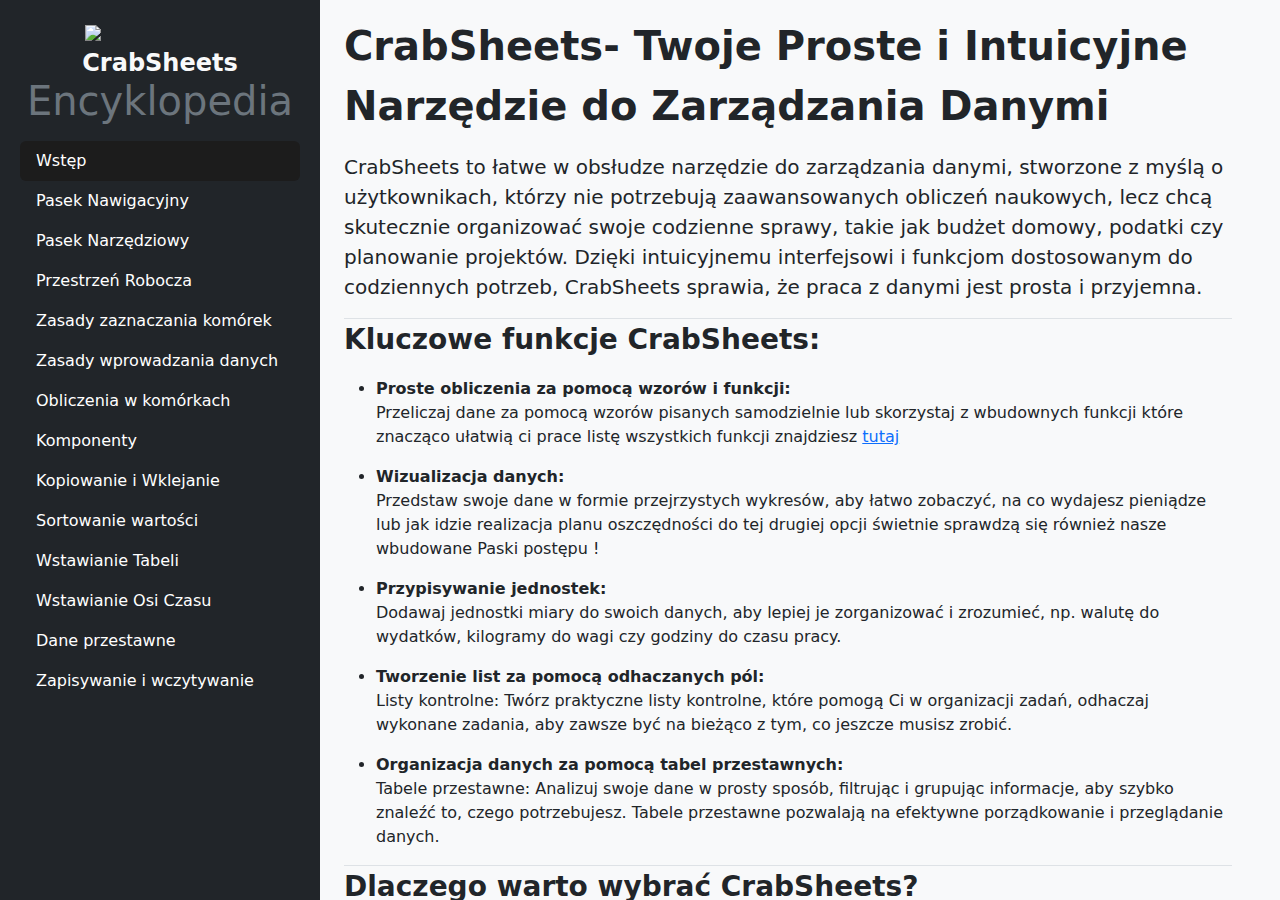
==== help-encyklopedia.html @ 9437bf36 "Encylopedia and Functions list" ====
<!DOCTYPE html>
<html lang="en">

<head>
    <meta charset="UTF-8">
    <meta name="viewport" content="width=device-width, initial-scale=1.0">
    <meta name="author" content="Mateusz Rak">
    <title>CrabSheets - Encyklopedia</title>
    <link href="https://cdn.jsdelivr.net/npm/bootstrap@5.0.2/dist/css/bootstrap.min.css" rel="stylesheet">
    <link rel="stylesheet" href="css/help-css-encyklopedia.css">
    <link rel="icon" type="image/x-icon" href="animal-2029675.svg">
    <link rel="stylesheet" href="css/fontello.css">
</head>

<body class="bg-dark">

    <div class="container-fluid position-absolute h-100 w-100 start-0 top-0">

        <div class="row h-100 position-relative" id="mainBox">

            <div class="col-lg-3 col-md-4 col-12 pt-4 position-relative d-flex flex-column pb-2" id="sideBar">
                <div class="text-center mb-2">
                    <img src="animal-2029675.svg" alt="crabSheets Logo" id="logoSvg">
                    <br>

                    <h1 class="text-secondary">
                        <span class="fs-4 fw-bolder text-light d-block">CrabSheets</span>
                        Encyklopedia
                    </h1>
                    <button class="btn btn-primary d-inline-block d-md-none" type="button" data-bs-toggle="collapse"
                        data-bs-target="#navCollapse" aria-expanded="false" aria-controls="navCollapse">
                        Szukaj
                    </button>
                </div>
                <div class="collapse show scrollDown darkScroll w-100" id="navCollapse">
                    <div class="nav flex-column nav-pills me-3  px-2 w-100" id="v-pills-tab" role="tablist"
                        aria-orientation="vertical">
                        <button class="nav-link active closeCollapseBtn" id="v-pills-1-tab" data-bs-toggle="pill"
                            data-bs-target="#v-pills-1" type="button" role="tab" aria-controls="v-pills-1"
                            aria-selected="true">Wstęp</button>
                        <button class="nav-link closeCollapseBtn" id="v-pills-2-tab" data-bs-toggle="pill"
                            data-bs-target="#v-pills-2" type="button" role="tab" aria-controls="v-pills-2"
                            aria-selected="false">Pasek
                            Nawigacyjny</button>
                        <button class="nav-link closeCollapseBtn" id="v-pills-3-tab" data-bs-toggle="pill"
                            data-bs-target="#v-pills-3" type="button" role="tab" aria-controls="v-pills-3"
                            aria-selected="false">
                            Pasek Narzędziowy
                        </button>
                        <button class="nav-link closeCollapseBtn" id="v-pills-4-tab" data-bs-toggle="pill"
                            data-bs-target="#v-pills-4" type="button" role="tab" aria-controls="v-pills-4"
                            aria-selected="false">
                            Przestrzeń Robocza
                        </button>
                        <button class="nav-link closeCollapseBtn" id="v-pills-5-tab" data-bs-toggle="pill"
                            data-bs-target="#v-pills-5" type="button" role="tab" aria-controls="v-pills-5"
                            aria-selected="false">Zasady zaznaczania komórek</button>

                        <button class="nav-link closeCollapseBtn" id="v-pills-6-tab" data-bs-toggle="pill"
                            data-bs-target="#v-pills-6" type="button" role="tab" aria-controls="v-pills-6"
                            aria-selected="false">Zasady wprowadzania danych</button>

                        <button class="nav-link closeCollapseBtn" id="v-pills-7-tab" data-bs-toggle="pill"
                            data-bs-target="#v-pills-7" type="button" role="tab" aria-controls="v-pills-7"
                            aria-selected="false">Obliczenia w komórkach</button>

                        <button class="nav-link closeCollapseBtn" id="v-pills-8-tab" data-bs-toggle="pill"
                            data-bs-target="#v-pills-8" type="button" role="tab" aria-controls="v-pills-8"
                            aria-selected="false">Komponenty</button>

                        <button class="nav-link closeCollapseBtn" id="v-pills-9-tab" data-bs-toggle="pill"
                            data-bs-target="#v-pills-9" type="button" role="tab" aria-controls="v-pills-9"
                            aria-selected="false">Kopiowanie i
                            Wklejanie</button>

                        <button class="nav-link closeCollapseBtn" id="v-pills-10-tab" data-bs-toggle="pill"
                            data-bs-target="#v-pills-10" type="button" role="tab" aria-controls="v-pills-10"
                            aria-selected="false">Sortowanie
                            wartości</button>

                        <button class="nav-link closeCollapseBtn" id="v-pills-11-tab" data-bs-toggle="pill"
                            data-bs-target="#v-pills-11" type="button" role="tab" aria-controls="v-pills-11"
                            aria-selected="false">Wstawianie
                            Tabeli</button>

                        <button class="nav-link closeCollapseBtn" id="v-pills-12-tab" data-bs-toggle="pill"
                            data-bs-target="#v-pills-12" type="button" role="tab" aria-controls="v-pills-12"
                            aria-selected="false">
                            Wstawianie Osi Czasu
                        </button>

                        <button class="nav-link closeCollapseBtn" id="v-pills-13-tab" data-bs-toggle="pill"
                            data-bs-target="#v-pills-13" type="button" role="tab" aria-controls="v-pills-13"
                            aria-selected="false">
                            Dane przestawne
                        </button>

                        <button class="nav-link closeCollapseBtn" id="v-pills-14-tab" data-bs-toggle="pill"
                            data-bs-target="#v-pills-14" type="button" role="tab" aria-controls="v-pills-14"
                            aria-selected="false">
                            Zapisywanie i wczytywanie
                        </button>

                    </div>

                </div>

            </div>

            <div class="col-lg-9 col-md-8 col-12 bg-light  position-relative py-3 ps-3 pe-4 ps-sm-4 pe-sm-5"
                id="mainContent">
                <div class="tab-content" id="v-pills-tabContent">

                    <!-- Page 1 - Welcome -->
                    <div class="tab-pane fade show active" id="v-pills-1" role="tabpanel"
                        aria-labelledby="v-pills-1-tab">
                        <p class="fw-bolder fs-1">CrabSheets- Twoje Proste i Intuicyjne Narzędzie do Zarządzania Danymi
                        </p>
                        <p class="fs-5">
                            CrabSheets to łatwe w obsłudze narzędzie do zarządzania danymi, stworzone z myślą o
                            użytkownikach, którzy nie potrzebują zaawansowanych obliczeń naukowych, lecz chcą skutecznie
                            organizować swoje codzienne sprawy, takie jak budżet domowy, podatki czy planowanie
                            projektów.
                            Dzięki intuicyjnemu interfejsowi i funkcjom dostosowanym do codziennych potrzeb, CrabSheets
                            sprawia, że praca z danymi jest prosta i przyjemna.
                        </p>

                        <p class="fw-bolder fs-3 mt-3 d-block border-top">Kluczowe funkcje CrabSheets:</p>
                        <ul>
                            <li>
                                <span class="fw-bold">Proste obliczenia za pomocą wzorów i funkcji:</span>
                                <p>
                                    Przeliczaj dane za pomocą wzorów pisanych samodzielnie lub skorzystaj z wbudownych
                                    funkcji które znacząco ułatwią ci prace listę wszystkich funkcji znajdziesz
                                    <a href="help-functions.html" target="_blank">tutaj</a>

                                </p>
                            </li>
                            <li>
                                <span class="fw-bold">Wizualizacja danych:</span>
                                <p>
                                    Przedstaw swoje dane w formie przejrzystych wykresów, aby łatwo zobaczyć, na co
                                    wydajesz pieniądze lub jak idzie realizacja planu oszczędności do tej drugiej opcji
                                    świetnie sprawdzą się również nasze wbudowane Paski postępu !
                                </p>
                            </li>
                            <li>
                                <span class="fw-bold">Przypisywanie jednostek:</span>
                                <p>
                                    Dodawaj jednostki miary do swoich danych, aby lepiej je zorganizować i zrozumieć,
                                    np. walutę do
                                    wydatków, kilogramy do wagi czy godziny do czasu pracy.
                                </p>
                            </li>
                            <li>
                                <span class="fw-bold">Tworzenie list za pomocą odhaczanych pól:</span>
                                <p>
                                    Listy kontrolne: Twórz praktyczne listy kontrolne, które pomogą Ci w organizacji
                                    zadań, odhaczaj
                                    wykonane zadania, aby zawsze być na bieżąco z tym, co jeszcze musisz zrobić.
                                </p>
                            </li>
                            <li>
                                <span class="fw-bold">Organizacja danych za pomocą tabel przestawnych:</span>
                                <p>Tabele przestawne: Analizuj swoje dane w prosty sposób, filtrując i grupując
                                    informacje, aby
                                    szybko znaleźć to, czego potrzebujesz. Tabele przestawne pozwalają na efektywne
                                    porządkowanie i
                                    przeglądanie danych.
                                </p>
                            </li>
                        </ul>
                        <span class="fw-bold fs-3 mt-3 d-block border-top">Dlaczego warto wybrać CrabSheets?</span>
                        <p>
                            <span class="fw-bold">Intuicyjny interfejs:</span> Przyjazny użytkownikowi design sprawia,
                            że nawet osoby bez doświadczenia w
                            pracy z arkuszami kalkulacyjnymi łatwo poradzą sobie z obsługą.
                        </p>
                        <p><span class="fw-bold">Skupienie na codziennych potrzebach:</span> CrabSheets został
                            zaprojektowany z myślą o użytkownikach,
                            którzy potrzebują narzędzia do codziennych zastosowań, a nie zaawansowanych obliczeń.
                        </p>
                        <p><span class="fw-bold">Efektywność:</span> Proste i skuteczne funkcje umożliwiają szybkie
                            uzyskiwanie wartościowych informacji
                            i lepszą organizację pracy.
                        </p>

                        <p class="fs-5 mt-3 border-top pt-3">
                            CrabSheets to idealne rozwiązanie dla każdego, kto potrzebuje prostego i intuicyjnego
                            narzędzia
                            do zarządzania danymi – od budżetowania domowego, przez planowanie projektów, po rozliczanie
                            podatków. Odkryj, jak CrabSheets może ułatwić Twoje codzienne zadania i pomóc Ci w
                            osiągnięciu
                            zamierzonych celów!
                        </p>
                    </div>

                    <!-- Page 2 - Navbar -->
                    <div class="tab-pane fade" id="v-pills-2" role="tabpanel" aria-labelledby="v-pills-2-tab">

                        <span class="fs-1 fw-bolder">Pasek Nawigacyjny</span>
                        <span class="badge bg-primary">Nawigacja po programie</span>

                        <p class="fs-5 border-bottom pb-2">
                            CrabSheets oferuje prosty i intuicyjny pasek nawigacyjny, który umożliwia szybki dostęp do
                            najważniejszych funkcji programu. Pasek nawigacyjny znajduje się u góry ekranu i zawiera
                            następujące zakładki:
                        </p>
                        <div class="fs-3 fw-bolder">Plik</div>
                        <ul>
                            <li><span class="fw-bold d-block mt-2">Nowy:</span> Utwórz całkowicie nowy plik, aby
                                rozpocząć
                                pracę nad
                                nowymi danymi</li>
                            <li><span class="fw-bold d-block mt-2">Otwórz:</span> Otwórz istniejący arkusz z lokalnego
                                dysku
                                lub z
                                chmury, aby kontynuować pracę nad już
                                rozpoczętym projektem.</li>
                            <li><span class="fw-bold d-block mt-2">Zapisz:</span> Zapisz aktualny arkusz kalkulacyjny,
                                aby
                                upewnić się, że wszystkie zmiany zostały
                                zachowane.</li>
                            <li><span class="fw-bold d-block mt-2">Informacje:</span> Przeglądaj szczegółowe informacje
                                o
                                aktualnym arkuszu, takie jak autor, data
                                utworzenia czy ostatnia modyfikacja.</li>

                        </ul>




                        <div class="fs-3 fw-bolder">Wstaw</div>
                        <ul>
                            <li>
                                <span class="fw-bold d-block mt-2">Tabele:</span>
                                Dodaj tabele, aby lepiej zorganizować swoje dane i ułatwić ich analizę.
                            </li>
                            <li>
                                <span class="fw-bold d-block mt-2">Oś czasu:</span>
                                Wstaw oś czasu, aby śledzić wydarzenia lub terminy w kolejności chronologicznej.
                            </li>
                            <li>
                                <span class="fw-bold d-block mt-2">Funkcje:</span>
                                Skorzystaj z wbudowanych funkcji, aby przeprowadzać obliczenia i analizy.
                            </li>
                            <li>
                                <span class="fw-bold d-block mt-2">Dane Przestawne:</span>
                                Twórz dane przestawne, aby elastycznie organizować i analizować swoje dane.
                            </li>
                            <li>
                                <span class="fw-bold d-block mt-2">Pasek postępu:</span>
                                Dodaj pasek postępu do śledzenia realizacji celów lub projektów.
                            </li>
                        </ul>

                        <div class="fs-3 fw-bold">Narzędzia</div>
                        <ul>
                            <li>
                                <span class="fw-bold d-block mt-2">Wyczyść: </span>
                                Wyczyść wybrane komórki, aby usunąć z nich dane lub formatowanie.
                            </li>
                            <li>
                                <span class="fw-bold d-block mt-2">Oznacz jako stała: </span>
                                Oznacz wybrane komórki jako stałe, ich adresy przy kopiowaniu i wklejaniu będą
                                niezmienne niezależnie od wybranej opcji
                            </li>
                            <li>
                                <span class="fw-bold d-block mt-2">Przesuń zaznaczone:</span>
                                Przesuń zaznaczone komórki, wiersze lub kolumny w inne miejsce w arkuszu.
                            </li>
                            <li>
                                <span class="fw-bold d-block mt-2">Sortuj zaznaczone:</span>
                                Sortuj wybrane dane według określonych kryteriów, aby lepiej je zorganizować.
                            </li>
                        </ul>

                        <div class="fs-3 fw-bold">Preferencje</div>
                        <ul>
                            <li>
                                <span class="fw-bold d-block mt-2">Kopiowanie: </span>
                                Dostosuj ustawienia kopiowania,
                                aby łatwo przenosić dane między komórkami i
                                arkuszami.
                            </li>
                            <li>
                                <span class="fw-bold d-block mt-2">Autozapis: </span>
                                Włącz lub wyłącz funkcję
                                autozapisu, aby automatycznie zapisywać zmiany w arkuszu.
                            </li>
                            <li>
                                <span class="fw-bold d-block mt-2">Cookies: </span>
                                Zarządzaj plikami cookies używanymi
                                przez program, aby dostosować jego działanie do
                                swoich potrzeb.
                            </li>
                        </ul>

                        <div class="fs-3 fw-bold">Pomoc</div>
                        <ul>
                            <li>
                                <span class="fw-bold d-block mt-2">Encyklopedia:</span>
                                Właśnie ją przeglądasz!
                            </li>
                            <li>
                                <span class="fw-bold d-block mt-2">Lista Funkcji:</span>
                                Przeglądaj listę dostępnych funkcji, aby dowiedzieć się, jak ich używać i jakie
                                operacje mogą wykonać.
                            </li>
                        </ul>

                        <div class="fs-5 mb-2 mt-3 border-top">
                            <p class="fs-3 fw-bolder mb-0">Poruszanie się po pasku nawigacyjnym</p>
                            Każda z zakładek w pasku nawigacyjnym otwiera rozwijane menu, które zawiera szczegółowe
                            opcje i
                            funkcje związane z danym obszarem. Aby uzyskać dostęp do tych opcji, kliknij odpowiednią
                            zakładkę, a następnie wybierz interesującą Cię funkcję z rozwijanego menu. Dzięki
                            przejrzystemu
                            i intuicyjnemu interfejsowi paska nawigacyjnego, CrabSheets ułatwia dostęp do
                            najważniejszych
                            narzędzi i funkcji, które pozwalają efektywnie zarządzać danymi w Twoich arkuszach
                            kalkulacyjnych.
                        </div>
                    </div>

                    <!-- Page 3 - ToolsBar -->
                    <div class="tab-pane fade" id="v-pills-3" role="tabpanel" aria-labelledby="v-pills-3-tab">
                        <span class="fs-1 fw-bolder">Pasek Narzędziowy</span>
                        <span class="badge bg-primary">Nawigacja po programie</span>
                        <p class="fs-5 border-bottom pb-2">
                            Pasek Narzędziowy w CrabSheets jest wyposażony w szereg przydatnych narzędzi, które
                            umożliwiają
                            szybkie i łatwe formatowanie oraz edycję danych w arkuszu kalkulacyjnym. Poniżej znajduje
                            się
                            szczegółowy opis dostępnych narzędzi na pasku narzędzi:
                        </p>
                        <div class="fs-3 fw-bolder">Cofnij / Ponów</div>
                        <ul>
                            <li><span class="fw-bold d-block mt-2">Cofnij:</span> Przywróć ostatnią wykonaną operację,
                                aby anulować wprowadzone zmiany.</li>
                            <li><span class="fw-bold d-block mt-2">Ponów:</span> Powtórz ostatnio cofniętą operację, aby
                                przywrócić zmiany.

                        </ul>
                        <div class="fs-3 fw-bolder">Formatowanie Tekstu</div>
                        <ul>
                            <li>
                                <span class="fw-bold d-block mt-2">Wybór czcionki:</span>Wybierz typ czcionki z listy
                                dostępnych opcji, aby
                                dostosować wygląd tekstu.
                            </li>

                            <li>
                                <span class="fw-bold d-block mt-2">Dekoracja czionki</span> Wybierz dekoracje do czionki
                                taką jak pogrubienie
                                lub pochylenie tekstu
                            </li>

                            <li>
                                <span class="fw-bold d-block mt-2">Rozmiar czcionki:</span> Zmieniaj rozmiar czcionki,
                                aby dostosować
                                wielkość tekstu do swoich potrzeb.
                            </li>

                            <li>
                                <span class="fw-bold d-block mt-2">Wyśrodkowanie tekstu:</span> Wyśrodkuj tekst w
                                komórkach poziomo, aby poprawić jego układ i
                                czytelność.
                            </li>

                            <li>
                                <span class="fw-bold d-block mt-2">Kolor czcionki:</span> Wybierz kolor tekstu z palety
                                kolorów, aby
                                zwiększyć czytelność lub dodać
                                estetyki.
                            </li>
                        </ul>


                        <div class="fs-3 fw-bold mt-3">Narzędzia Edycji Komórek</div>
                        <ul>
                            <li>
                                <span class="fw-bold d-block mt-2">Kolor tła:</span>
                                Zmieniaj kolor tła wybranych komórek, aby podkreślić ważne obszary arkusza.

                            </li>
                            <li>
                                <span class="fw-bold d-block mt-2">Kolor Ramy komórek:</span>
                                Dostosuj obramowanie komórek, wybierając kolor, aby lepiej
                                zorganizować dane.
                            </li>
                            <li>
                                <span class="fw-bold d-block mt-2">Komentarz do komórki:</span>
                                Dodaj komentarz do komórki aby zaznaczyć jakieś uwagi lub łatwiej zorientować się w
                                przyszłości.
                            </li>
                            <li>
                                <span class="fw-bold d-block mt-2">Zaokrąglanie:</span>
                                Szybko zaokrąglaj wartości liczbowe w komórkach do najbliższej wartości całkowitej
                                lub określonej liczby miejsc po przecinku.
                            </li>
                            <li>
                                <span class="fw-bold d-block mt-2">Jednostki miary:</span>
                                Przypisuj jednostki miary do wartości w komórkach, takie jak waluta, masa,
                                prędkość, aby dane były bardziej zrozumiałe.
                            </li>
                            <li>
                                <span class="fw-bold d-block mt-2">Przypisanie linku URL:</span>
                                Dodawaj linki do komórek, umożliwiając szybki dostęp do zewnętrznych zasobów lub
                                dodatkowych informacji.
                            </li>
                        </ul>
                        <div class="fs-3 fw-bolder">Wstawianie i Komponenty</div>
                        <ul>
                            <li>
                                <span class="fw-bold d-block mt-2">Wstaw Date:</span>
                                Wstawiaj datę bezpośrednio do komórek za pomocą kalendarza, co
                                przyspiesza proces wprowadzania danych czasowych.
                            </li>
                            <li>
                                <span class="fw-bold d-block mt-2">Wstaw Godzine:</span>
                                Wstawiaj czas w formie HH:MM bezpośrednio do komórek za pomocą zegara, co
                                przyspiesza proces wprowadzania danych czasowych.
                            </li>
                            <li>
                                <span class="fw-bold d-block mt-2">Dodaj Wykres:</span>
                                Wybierz jeden spośród czterech rodzai i dodaj wykres, aby wizualizować dane i ułatwić
                                analizę.
                            </li>
                            <li>
                                <span class="fw-bold d-block mt-2">Dodaj Pole tekstowe:</span>
                                Dodawaj pola tekstowe do arkusza, umożliwiając wprowadzanie dodatkowych notatek
                                lub komentarzy.
                            </li>
                            <li>
                                <span class="fw-bold d-block mt-2">Zmień w Pole wyboru:</span>
                                Zmień komórke w pole wyboru, aby tworzyć listy kontrolne lub interaktywne elementy w
                                arkuszu.
                            </li>
                            <li>
                                <span class="fw-bold d-block mt-2">Zmień w Pasek postępu:</span>
                                Zmień komórke w paskek postępu, aby śledzić realizację zadań lub projektów.
                            </li>

                        </ul>






                        <div class="fs-5 mb-2 mt-3 border-top">
                            <p class="fs-3 fw-bolder mb-0">Jak korzystać z paska narzędzi</p>
                            Aby skorzystać z narzędzi na pasku narzędzi, wystarczy kliknąć odpowiednią ikonę lub opcję.
                            Narzędzia są łatwo dostępne i intuicyjne w użyciu, co pozwala na szybkie dostosowywanie i
                            zarządzanie danymi w arkuszu. Dzięki różnorodnym opcjom formatowania i edycji, pasek
                            narzędzi
                            CrabSheets umożliwia użytkownikom efektywne i wygodne zarządzanie ich danymi.
                        </div>
                    </div>

                    <!-- Page 4 - WorkSpace -->
                    <div class="tab-pane fade" id="v-pills-4" role="tabpanel" aria-labelledby="v-pills-4-tab">
                        <span class="fs-1 fw-bolder">Przestrzeń Robocza</span>
                        <span class="badge bg-primary">Nawigacja po programie</span>
                        <p class="fs-5 border-bottom pb-2">
                            Przestrzeń robocza w CrabSheets to główny obszar, w którym możesz wprowadzać, edytować i
                            organizować dane. Jest to centralna część ekranu, gdzie widoczne są komórki arkusza
                            kalkulacyjnego. Poniżej znajduje się szczegółowy opis przestrzeni roboczej i jej funkcji.
                        </p>

                        <div class="fs-3 fw-bolder ">Arkusz</div>
                        Przestrzeń robocza wyświetla aktualnie wybrany arkusz. W jednym otwartym pliku może znajdować
                        się więcej niż jeden arkusz, co pozwala na lepszą organizację danych i prowadzenie różnych
                        zestawów informacji w jednym miejscu. Możesz przełączać się między arkuszami, klikając na ich
                        zakładki umieszczone na dole przestrzeni roboczej. Możesz tam również Dodać nowy arkusz,
                        skopiować lub usunać aktualnie otwarty arkusz.

                        <div class="fs-3 fw-bolder mt-3 border-top pt-2">Siatka Komórek</div>
                        <span> Siatka komórek to układ wierszy i kolumn, które tworzą arkusz kalkulacyjny. Kolumny
                            oznaczane są literą alfabetu od A do Z
                            a wiersze cyfrą od 1 do 500.
                        </span>


                        <div class="fs-3 fw-bolder mt-3 border-top">Komórki</div>
                        <ul>
                            <li>
                                <span class="fw-bold d-block mt-2">Wstęp:</span>
                                komórki są podstawowymi jednostkami, w których można wprowadzać dane. Każda komórka ma
                                unikalny adres, określony przez literę kolumny i numer wiersza oddzielone za pomocą
                                dwukropka ':' (np. A:1, B:2).
                            </li>
                            <li>
                                <span class="fw-bold d-block mt-3">Podstawy Zaznaczania komórek:</span>
                                Aby zaznaczyć komórke wystarczy że na nią naciśniesz jeżeli chcesz wybrać więcej niż
                                jedną komórke należy zaznaczyć obszar w którym chcesz wybrać komórki.
                                jeżeli zapomniałeś zaznaczyć jakiś komórek po prostu zaznacz kolejny obszar a doda się
                                on do puli zaznaczonych. Jeżeli chcesz wiedzieć więcej <a href="#">Czytaj dalej o
                                    zasadach zaznaczania</a>
                            </li>
                            <li>
                                <span class="fw-bold d-block mt-3">Jak wprowadzać dane ?</span>
                                Mamy zasadniczo dwie metody wprowadzania danych poprzez kliknięcie na zaznaczoną już
                                wcześniej komórke tak aby pojawił się na niej migający kursor i wpisywanie danych
                                bezpośrednio do niej lub poprzez <a href="#">pole edycji komórki</a> znajdujące się
                                między paskiem narzędziowym a przestrzenią roboczą.
                            </li>
                            <li>
                                <span class="fw-bold d-block mt-3">Wykonywanie obliczeń w komórkach</span>
                                Aby wykonać obliczania w komórce należy utworzyć wzór poprzez rozpoczęcie wpisywania
                                danych od znaku "=" dla przykładu wpisując w komórke "=2+2" i wciśnieciu enter komórka
                                wyświetli nam wynik który wynosi 4. Przy ponownym wejściu w tryb edycji komórki
                                wyświetli nam się wzór z którego uzyskano wynik.

                            </li>
                            <li>
                                <span class="fw-bold d-block mt-3">Zawansowane obliczenia i funkcje</span>
                                Wzory w komórkach mogą zostać wzbogacone o odwołania do innych komórek lub Funkcje
                                przeczytaj więcej w zakładce
                                <a href="#">Wykonywanie obliczeń</a>

                            </li>
                        </ul>
                        <span>

                        </span>

                    </div>

                    <!-- Page 5 - Selection Rules -->
                    <div class="tab-pane fade" id="v-pills-5" role="tabpanel" aria-labelledby="v-pills-5-tab">
                        <span class="fs-1 fw-bolder">Zasady zaznaczania komórek</span>
                        <span class="badge bg-success">Interakcje z programem</span>
                        <p class="fs-5 border-bottom pb-2">
                            Zaznaczanie komórek w CrabSheets zostało zaprojektowane tak, aby było intuicyjne i
                            efektywne, umożliwiając szybkie i precyzyjne operacje na danych. Oto szczegółowy opis zasad
                            zaznaczania komórek w CrabSheets:
                        </p>
                        <div class="fs-3 fw-bolder ">Zaznaczanie pojedynczej komórki</div>
                        <ul>
                            <li>
                                <span class="fw-bold d-block mt-3">Zaznaczenie:</span>
                                Kliknięcie na dowolną komórkę powoduje jej zaznaczenie.
                            </li>
                            <li>
                                <span class="fw-bold d-block mt-3">Przełączanie zaznaczenia:</span>
                                Gdy masz zaznaczoną komórkę i klikniesz na inną, zaznaczenie przeskakuje na tę drugą
                                komórkę.
                            </li>
                            <li>
                                <span class="fw-bold d-block mt-3">Koniec zaznaczenia:</span>
                                Wciśnięcie przycisku zatwierdź na pasku edycji komórki lub klawisza enter na klawiaturze
                                powoduje wyłączenie zaznaczenia oraz zapis wprowadzonych zmian
                            </li>
                        </ul>
                        <div class="fs-3 fw-bolder pt-1 border-top mt-3">Zaznaczanie wielu komórek jednocześnie</div>

                        <ul>
                            <li>
                                <span class="fw-bold d-block mt-3">Zaznaczenie:</span>
                                Wciśnij lewy przycisk myszy lub przytrzymaj palec nad wybraną komórką początkową
                                Przeciągnij kursor lub palec do końcowej komórki, którą chcesz zaznaczyć, nie puszczając
                                przycisku myszy( na urządzeniach dotykowych nie odrywaj palca od ekranu )
                                . Następnie zwolnij lewy przycisk myszy lub unieś palec z ekranu, aby zakończyć
                                zaznaczanie. Obszar między komórką początkową a końcową zostanie zaznaczony.
                            </li>
                            <li>
                                <span class="fw-bold d-block mt-3">Usuwanie z zaznaczonych:</span>
                                Jeżeli jakieś komórki zostały zaznaczone przez pomyłke można je łatwo usunąc ponownie
                                zaznaczając nowy obszar każda zaznaczona komórka znajdująca się między komórką
                                początkową a końcową obszaru zostanie usunięta z puli zaznaczonych. Aby usuwąć
                                pojedynczą komórke z puli zaznaczonych wystarczy że na nią naciśniesz
                            </li>
                            <li>
                                <span class="fw-bold d-block mt-3">Dodawanie do zaznaczonych:</span>
                                Jeżeli jakieś komórki zostały pominięte przy zaznaczaniu możesz je łatwo dodać
                                zaznaczając po prostu drugi obszar. Zaznaczenie drugiego obszaru spowoduje dodanie jego
                                komórek do puli zaznaczonych pod warunkiem że żadna z jego komórek już się w niej nie
                                znajduje wtedy zostanie usunięta.
                                <br>
                                Możesz również dodawać pojedyczne komórki naciskając na nie z wciśniętym klawiszem <span
                                    class="text-secondary">lewy CTRL</span>
                            </li>
                            <li>
                                <span class="fw-bold d-block mt-3">Koniec zaznaczenia:</span>
                                Aby odznaczyć grupe wystarczy że zaznaczysz pojedynczą komórke która nie znajduje się w
                                puli zaznaczonych. Spowoduje to usunięciu puli zaznaczonych i zaznaczenie pojedynczej
                                komórki
                                można również skorzystać z klawisza enter lub zatwierdź na pasku edycji komórki
                            </li>
                        </ul>


                        <div class="fs-3 fw-bolder pt-1 border-top mt-3">Przełączanie zaznaczenia podczas wpisywania
                            wzoru</div>
                        <div>
                            Nie zawsze gdy masz zaznaczoną komórkę i klikniesz na inną zaznaczenie przeskoczy na tę
                            drugą.
                            Zadzieje się tak ponieważ komórka którą masz pierwotnie zaznaczoną ma wpisany wzór który ma
                            możliwość włączyć
                            teraz adres innej komórki do obliczeń.
                        </div>
                        <ul>
                            <li>
                                <span class="fw-bold d-block mt-3">Jaki wzór nie da się przełączyć ?</span>
                                <p>Zasada brzmi że każdy niedokończony wzór przyjmie adres klikniętej komórki zamiast
                                    przełączyć na nią zaznaczenie.</p>
                                <div class="alert alert-warning">
                                    <p>Dla przykładu weźmy wzór [ =2+2+5 ] i [ =2+2+ ] oraz komórke na którą będziemy
                                        klikać 'A:1'</p>
                                    <ul>
                                        <li class="mt-3">
                                            w tym pierwszym przykładzie kliknięcie na komórke 'A:1' spowoduje
                                            przełączenie na nią
                                            zaznaczenia ponieważ wzór [ =2+2+5 ] jest pełny i nie ma co do niego dodać.
                                        </li>
                                        <li class="mt-3">
                                            Drugi przykład natiomiast nie przełączy nam zaznaczenia na komórke
                                            'A:1' tylko włączy jej adres do obliczeń co zmieni nam wzór z [ =2+2+ ] na [
                                            =2+2+'A:1' ].
                                        </li>
                                        <li class="mt-3">
                                            Uzyskany z przykładu drugiego wzór [ =2+2+'A:1' ] będzie można już wyłączyć
                                            następnym kliknięciem
                                            chyba że ponownie naciśnie się na komórke 'A:1' co spowoduje jej usunięcie
                                            ze wzoru i powrót do stanu [ =2+2+ ].
                                        </li>
                                    </ul>
                                </div>

                            </li>
                            <li>
                                <span class="fw-bold d-block mt-3">Wzory które całkowicie nie da się przełączyć
                                    kliknięciem</span>
                                <p>Takie też istnieją a są nimi tylko i wyłącznie wzory kończące się funkcją albo danymi
                                    wchodzącymi w jej skład taki wzór będzie chciał przymować do siebie nieskończoną
                                    ilość adresów
                                    Jedynym wyjściem w tej sytuacji jest wciśnięcie przycisku zatwierdź na pasku
                                    edycji komórki lub klawisza enter na klawiaturze
                                </p>
                                <div class="alert alert-warning">
                                    <p>Przykład wzoru kończącego się funkcja z którego skorzystamy aby łatwiej nam było
                                        się zorientować to [ =|SUMA|10,20 ] </p>
                                    <ul>
                                        <li class="mt-3">
                                            Wzór który widzimy powyżej zawiera funkcje 'SUMA' która zwraca nam wynik
                                            dodawania przesłanych argumentów 10 i 20
                                            ale doskonale wiemy że funkcja suma może dodać do siebie więcej niż dwie
                                            wartości
                                        </li>
                                        <li class="mt-3">
                                            Kiedy komórka z takim wzorem jest otwarta kliknięcie na inną pojedynczą
                                            komórke spowoduje
                                            włączenie jej adresu do wzoru dla przykładu klikając na komórke A:1 nasz
                                            wzór zmieni się w
                                            [ =|SUMA|10,20,'A:1' ] następne kliknięcie na przykład na komórke A:2 zmieni
                                            wzór w [ =|SUMA|10,20,'A:1','A:2' ] i tak w kółko.
                                        </li>
                                        <li class="mt-3">
                                            Zaznaczenie obszaru w takiej sytuacji też nie spowoduje przełączenia tylko
                                            włączeniu wszystkich komórek z obszaru do obliczenia. Dla przykładu
                                            zaznaczając obszar
                                            od komórki A:1 do A:4 nasz wzór zmieni się w [
                                            =|SUMA|10,20,'A:1','A:2','A:3','A:4' ]
                                        </li>
                                    </ul>
                                </div>

                            </li>
                        </ul>

                        <hr>
                        <span class="badge bg-danger">Opcja niedostępna dla urządzeń mobilnych </span>
                        <div class="fs-3 fw-bolder">
                            Jak rozpoznać kiedy komórka zostanie włączona do wzoru a kiedy przełączone zostanie
                            zaznaczen ? </div>
                        <div>

                            <span class="mt-3 d-block">
                                Program będzie komunikował ci swoje zamiary za pomocą kursora który zmieni swój kształt
                                na znak "<b>+</b>"
                                kiedy będzie chciał dodać adres komórki do wzoru zamiast ją zaznaczyć.
                            </span>

                            <div class="d-flex justify-content-center flex-wrap py-2">
                                <div>

                                </div>
                                <div id="example-cursor"
                                    class="mt-3 justify-content-center text-light text-center fw-bold w-100 d-flex align-items-center">
                                    Nakieruj tutaj kursor myszy aby sprawdzić jak wygląda podczas dodawania adresów do
                                    wzoru.
                                </div>
                            </div>
                            <hr>
                            <span class="badge bg-danger">Opcja niedostępna dla urządzeń mobilnych </span>
                            <div class="fs-3 fw-bolder">
                                Przełączanie zaznaczenie na komórke obok </div>
                            <div>

                                <span class="mt-3 d-block">
                                    Jeżeli masz dostęp do klawiatury i zaznaczoną pojedynczą komórke to masz możliwość
                                    przełączenia zaznaczenia na najbliższego sąsiada za pomocą strzałek na klawiaturze
                                    zaznaczenie pszeskoczy w wybranym kierunku niezależnie od wzoru zawartego w komórce
                                </span>
                            </div>
                        </div>
                    </div>

                    <!-- Page 6 - Write data -->
                    <div class="tab-pane fade" id="v-pills-6" role="tabpanel" aria-labelledby="v-pills-6-tab">
                        <span class="fs-1 fw-bolder">Zasady wprowadzania danych</span>
                        <span class="badge bg-success">Interakcje z programem</span>
                        <p class="fs-5 border-bottom pb-2">
                            Wprowadzanie danych do komórek w CrabSheets jest podstawową operacją, która pozwala na
                            efektywne zarządzanie informacjami i wykonywanie obliczeń. W tym artykule dowiesz się o
                            metodach wprowadzania
                            danych do komórek ich typach oraz jak wykonywać obliczenia
                        </p>
                        <div class="fs-4 fw-bolder ">Metody wprowadzania danych do komórek</div>
                        <ul>
                            <li>
                                <span class="fw-bold d-block mt-2">Za pomocą pola edycji komórki:</span>
                                jedną z metod wprowadzania danych jest zaznaczenie komórki a następnie wpisanie danych
                                do pola edycji komórki
                                aby potwierdzić zmiany naciśnij przycisk zatwierdź po prawej stronie pola edycji.
                            </li>
                            <li>
                                <span class="fw-bold d-block mt-2">bezpośrednio w komórce:</span>
                                naciśnij ponownie na zaznaczoną już komórke a pole do wprowadzania tekstu
                                pojawi się bezpośrednio w niej wpisane dane możesz zatwierdzić przyciskiem na pasku
                                edycji komórki lub wciskając klawisz enter na klawiaturze
                            </li>
                        </ul>
                        <div class="fs-3 fw-bolder mt-4 pt-2 border-top">Typy danych dostępne w komórkach</div>
                        <span>
                            Wpisywane przez nas dane możemy podzielić na kilka kategori większość z nich może być
                            poźniej używana w obliczeniach ale nie wszystkie! Poniżej znajdziesz liste dostępnych typów
                            danych i ich opis
                        </span>
                        <ul>
                            <li class="mt-3">
                                <span class="fw-bold d-block">Tekst:</span>
                                Tekst jest wartościa która nie może zostać użyta w obliczeniach tekstem stają się każde
                                dane zawierające litere alfabetu od A do Z lub znak specjalny
                                <div class="">Przykładowe teksty:
                                    <div class="d-flex flex-wrap">
                                        <div class="example-cell">Pies</div>
                                        <div class="example-cell ms-3">Kot</div>
                                        <div class="example-cell ms-3">Żyrafa</div>
                                    </div>
                                </div>


                            </li>
                            <li class="mt-3">
                                <span class="fw-bold d-block">Liczba:</span>
                                Jak można się domyśleć liczby doskonale nadają się do obliczeń. Wartości dzisiętne lub
                                mniejsze zapisujemy po kropce jak w przykładach poniżej.
                                <div>Przykładowe Liczby:
                                    <div class="d-flex flex-wrap">
                                        <div class="example-cell">152</div>
                                        <div class="example-cell ms-3">2.5</div>
                                        <div class="example-cell ms-3">0.25</div>
                                    </div>
                                </div>


                            </li>
                            <li class="mt-3">
                                <span class="fw-bold d-block">Data i Czas:</span>
                                Crabsheets obsługuje date w formcie Rok-Miesiąc-Dzień oraz czas w formatach
                                Godziny:Minuty lub bardziej szczegółowo Godziny:Minuty:Sekundy.
                                Format Czasu i daty może być używany do obliczeń w niektórych wbudowanych funkcjach.
                                <div>Przykładowe formaty daty i czasu:
                                    <div class="d-flex flex-wrap">
                                        <div class="example-cell">18:42</div>
                                        <div class="example-cell ms-3">2023-12-23</div>
                                        <div class="example-cell ms-3">10:13:10</div>
                                    </div>
                                </div>


                            </li>
                            <li class="mt-3">
                                <span class="fw-bold d-block">Wartość logiczna</span>
                                Wartość logiczna jest używana w funkcjach z rodziny <i>logicznych</i> może zostać
                                uzyskana poprzez zastosowanie znaku <br>&LT, &GT, = we wzorze na przykład =10=10 >> true
                                <div>Przykładowe Wartości logiczne:
                                    <div class="d-flex flex-wrap">
                                        <div class="example-cell">true</div>
                                        <div class="example-cell ms-3">false</div>
                                    </div>
                                </div>
                            </li>
                            <li class="mt-3">
                                <span class="fw-bold d-block">Obliczenie ( Wzór )</span>
                                Tworzony poprzez wstawnienie znaku równości na początku. Pisanie wzorów jest obarczone
                                kilkoma zasadami o których możesz przeczytać w zakładce <a href="#">Zasady tworzenia
                                    wzorów</a>
                                <div>Przykładowe Wartości logiczne:
                                    <div class="d-flex flex-wrap">
                                        <div class="example-cell">true</div>
                                        <div class="example-cell ms-3">false</div>
                                    </div>
                                </div>
                            </li>
                        </ul>



                    </div>

                    <!-- Paage 7  - Write Formula Rules-->
                    <div class="tab-pane fade" id="v-pills-7" role="tabpanel" aria-labelledby="v-pills-7-tab">
                        <span class="fs-1 fw-bolder">Obliczenia w komórkach ( Wzory )</span>
                        <span class="badge bg-warning">Obliczenia i Funkcje</span>
                        <p class="fs-5 pb-2">
                            Wykonywanie obliczeń w komórkach jest jedną z kluczowych funkcji CrabSheets, umożliwiającą
                            przekształcanie danych w wartościowe informacje. Aby efektywnie korzystać z możliwości
                            obliczeniowych, ważne jest zrozumienie podstawowych zasad tworzenia wzorów i korzystania
                            z wbudowanych funkcji.
                        </p>
                        <div class="fs-4 fw-bolder mt-4 pt-3 border-top">Podstawowe obliczenia w komórkach</div>
                        <span>
                            Zasadniczo wszystko co wpiszesz do komórki zostanie w niej po prostu wyświetlone
                            chyba że jako pierwszego znaku użyjesz znaku równości "=" który informuje program że wpisane
                            dane to wzór. Poniżej znajdziesz przykładowe obliczenia i dane w komórkach:
                        </span>
                        <div class="mt-2">Przykłady składają się z 2 symulowanych komórek i opisu. Pierwsza symulowana
                            komórka wyświetla wpisany wzór natomiast druga jego wynik</div>

                        <div class="alert alert-dark mt-3 pe-2 pe-md-5">
                            <div class="fs-5">Przykład 1 - Zapis tekstu w komórce</div>
                            <div class="d-flex flex-wrap mt-2 py-2">
                                <div class="me-3">
                                    Wzór:
                                    <div class="example-cell">2+2</div>
                                </div>
                                <div class="d-flex align-self-end icon-right-box me-3"><div class="icon-right-bold "></div></div>
                                <div>
                                    Wynik:
                                    <div class="example-cell">2+2</div>
                                </div>
                             
                            </div>
                            <div class="mt-2">
                                Wpisanie danych nie poprzedzonych znakiem równości wyświetli je w niezmienionej
                                formie tak jak ten tekst powyżej.
                            </div>
                        </div>

                        <div class="alert alert-dark mt-3 pe-2 pe-md-5">
                            <div class="fs-5">Przykład 2 - Zapis prostego obliczenia</div>
                            <div class="d-flex flex-wrap mt-2 py-2">
                                <div class="me-3">
                                    Wzór:
                                    <div class="example-cell">=2+2</div>
                                </div>
                                <div class="d-flex align-self-end icon-right-box me-3"><div class="icon-right-bold "></div></div>
                                <div>
                                    Wynik:
                                    <div class="example-cell">4</div>
                                </div>
                            
                            </div>
                            <div class="mt-2">
                                Jak widać poprzedzenie danych znakiem równości spowodowało uzyskanie wyniku z wzoru
                                =2+2
                            </div>
                        </div>

                        <div class="alert alert-dark mt-3 pe-2 pe-md-5">
                            <div class="fs-5">Przykład 3 - Kolejność wykonywania działań</div>
                            <div class="d-flex flex-wrap mt-2 py-2">
                                <div class="me-3">
                                    Wzór:
                                    <div class="example-cell">=2+2*3</div>
                                </div>
                                <div class="d-flex align-self-end icon-right-box me-3"><div class="icon-right-bold "></div></div>
                                <div>
                                    Wynik:
                                    <div class="example-cell">8</div>
                                </div>
                      
                            </div>
                            <div class="mt-2">
                                Przyjmując dotychczasowe zasady obowiązujące w matematyce w pierwszej kolejności
                                zostanie wykonane mnożenie lub dzielenie dopiero poźniej odejmnowanie lub dodawanie
                            </div>
                        </div>

                        <div class="fs-4 fw-bolder mt-4 pt-3 border-top text-break word-break">Symbole we wzorach </div>
                        Jak widać do konstruowania wzorów używa się symboli matematycznych jak + lub - 
                        cała liste użytecznych symboli wraz z ich opisem znajdziesz w tabeli poniżej

                        <div class="container-fluid customTable text-light mt-2">

                            <div class="row text-center">
                                <div class="col-12 col-sm-2 col-lg-2 ">
                                    Symbol
                                </div>
                                <div class="col-12 col-sm-4 col-lg-5">
                                    Przykład
                                </div>
                                <div class="col-12 col-sm-6 col-lg-5 ">
                                    Opis
                                </div>
                            </div>

                            <div class="row text-center">
                                <div class="col-12 col-sm-2 col-lg-2 ">
                                    +
                                </div>
                                <div class="col-12 col-sm-4 col-lg-5">
                                    10 + 10 = 20
                                </div>
                                <div class="col-12 col-sm-6 col-lg-5">
                                    Dodawanie
                                </div>
                            </div>
    
                            <div class="row text-center">
                                <div class="col-12 col-sm-2 col-lg-2 ">
                                    -
                                </div>
                                <div class="col-12 col-sm-4 col-lg-5">
                                    10 - 5 = 5
                                </div>
                                <div class="col-12 col-sm-6 col-lg-5 ">
                                    Odejmowanie
                                </div>
                            </div>
    
                            <div class="row text-center">
                                <div class="col-12 col-sm-2 col-lg-2 ">
                                *
                                </div>
                                <div class="col-12 col-sm-4 col-lg-5">
                                    15 * 2 = 30
                                </div>
                                <div class="col-12 col-sm-6 col-lg-5 ">
                                    Mnożenie
                                </div>
                            </div>
    
                            
                            <div class="row text-center">
                                <div class="col-12 col-sm-2 col-lg-2 ">
                                /
                                </div>
                                <div class="col-12 col-sm-4 col-lg-5">
                                    20 / 10 = 2
                                </div>
                                <div class="col-12 col-sm-6 col-lg-5 ">
                                    Dzielenie
                                </div>
                            </div>
    
                            <div class="row text-center">
                                <div class="col-12 col-sm-2 col-lg-2 ">
                                    ^
                                </div>
                                <div class="col-12 col-sm-4 col-lg-5">
                                    2 ^ 3 = 8
                                </div>
                                <div class="col-12 col-sm-6 col-lg-5 ">
                                    Potęgowanie
                                </div>
                            </div>
 
                            <div class="row text-center">
                                <div class="col-12 col-sm-2 col-lg-2 ">
                                    =
                                </div>
                                <div class="col-12 col-sm-4 col-lg-5">
                                    6 = 6 = true
                                </div>
                                <div class="col-12 col-sm-6 col-lg-5 ">
                                    Porównywanie
                                </div>
                            </div>

                            <div class="row text-center">
                                <div class="col-12 col-sm-2 col-lg-2 ">
                                    &gt
                                </div>
                                <div class="col-12 col-sm-4 col-lg-5">
                                    5 &gt 10 = false
                                </div>
                                <div class="col-12 col-sm-6 col-lg-5 ">
                                    Większe
                                </div>
                            </div>

                            <div class="row text-center">
                                <div class="col-12 col-sm-2 col-lg-2">
                                    &lt
                                </div>
                                <div class="col-12 col-sm-4 col-lg-5">
                                    5 &lt 10 = true
                                </div>
                                <div class="col-12 col-sm-6 col-lg-5 ">
                                    Mniejsze
                                </div>
                            </div>

                            <div class="row text-center">
                                <div class="col-12 col-sm-2 col-lg-2">
                                    ,
                                </div>
                                <div class="col-12 col-sm-4 col-lg-5">
                                    |SUMA|10,20,30 = 60
                                </div>
                                <div class="col-12 col-sm-6 col-lg-5 ">
                                    Oddziela od siebie wartości
                                </div>
                            </div>

                            <div class="row text-center">
                                <div class="col-12 col-sm-2 col-lg-2 ">
                                    ( ),  [ ], { }                                                                
                                </div>
                                <div class="col-12 col-sm-4 col-lg-5">
                                   (2+2)*3 = 12
                                </div>
                                <div class="col-12 col-sm-6 col-lg-5 ">
                                    Zmienia kolejność działania poprzez zamknięcie jego części w nawiasach
                                </div>
                            </div>

                            <div class="row text-center">
                                <div class="col-12 col-sm-2 col-lg-2 ">
                                    |
                                </div>
                                <div class="col-12 col-sm-4 col-lg-5">
                                    |$PI| = Liczba PI
                                </div>
                                <div class="col-12 col-sm-6 col-lg-5 ">
                                    Zaznacza początek i koniec nazwy funkcji
                                </div>
                            </div>

                            <div class="row text-center">
                                <div class="col-12 col-sm-2 col-lg-2 ">
                                    '
                                </div>
                                <div class="col-12 col-sm-4 col-lg-5">
                                    'A:1' = Wartość z komórki A1
                                </div>
                                <div class="col-12 col-sm-6 col-lg-5 ">
                                    Zaznacza początek i koniec adresu komórki
                                </div>
                            </div>

                        </div>    

                        <div class="fs-3 fw-bolder mt-4 pt-2">Obliczenia zawierające adresy innych komórek
                        </div>
                        <span>
                            Cała koncepcja arkuszy kalkulacyjnych to odwoływanie się do danych z innych komórek aby nie trzeba było ich na okrągło przepisywać
                            w crabSheets odbywa się to za pomocą wpisaniu adresu komórki pomiędzy dwa apostrofy dla przykładu 'C:1' adres komórki składa się z
                            litery jej komumny oraz cyfry rzędu oddzielone między sobą za pomocą dwukropka litera kolumny musi być duża. Program automatycznie zmieni mała litere kolumny na duża podczas wstawiania apostrofu zamykającego wpisywany adres
                        </span>

                        <div class="alert alert-dark mt-3 pe-2 pe-md-5">
                            <div class="fs-5">Przykład 1 - Przypisanie wartości z innej komórki</div>
                            <div class="d-flex flex-wrap py-2 mt-2">

                                <div class="me-3">
                                    Wzór:
                                    <div class="example-cell">='A:1'</div>
                                </div>
                                <div class="d-flex align-self-end icon-right-box me-3"><div class="icon-right-bold "></div></div>
                                <div>
                                    Wynik:
                                    <div class="example-cell">10</div>
                                </div>
                            </div>

                            <div class="d-flex flex-wrap mt-2 py-2 border-top">
                                <div class="mt-2">
                                    Komórka 'A:1' użyta w wzorze:
                                    <div class="example-cell">=5+5</div>
                                </div>
                            </div>
                         

                            <div class="mt-2">
                                Tym razem nasz wzór zawiera odwołanie do innej komórki i po prostu przyjmuje taką
                                samą wartość jak komórka A:1. Należy zauważyć również że w komórce A:1 mamy
                                obliczenie którego wynikiem jest 10 i to właśnie wynik został przekazany do naszej
                                komórki a nie wzór [=5+5]
                            </div>
                        </div>

                        <div class="alert alert-dark mt-3 pe-2 pe-md-5">
                            <div class="fs-5">Przykład 2 - Obliczenia z użyciem innych komórek</div>
                            <div class="d-flex flex-wrap mt-2 py-2">

                                <div class="me-3">
                                    Wzór:
                                    <div class="example-cell">='A:1'+'A:2'</div>
                                </div>
                                <div class="d-flex align-self-end icon-right-box me-3"><div class="icon-right-bold "></div></div>
                                <div>
                                    Wynik:
                                    <div class="example-cell" id="example-cell-2">17</div>
                                </div>                          
                            </div>

                            <div class="d-flex flex-wrap mt-2 py-2 border-top">

                                <div class="me-3">
                                    Komórka 'A:1' użyta w wzorze:
                                    <div class="example-cell" id="example-cell-1">10</div>
                                </div>
    
                                <div>
                                    Komórka 'A:2' użyta w wzorze:
                                    <div class="example-cell">=5+2</div>
                                </div>

                            </div>

                            <div class="mt-2">
                                W tym przykładzie dodajemy wartość z komórki "A:1" do wyniku działania z komórki "A:2"; jeżeli 
                                zmienilibyśmy wartość w której kolwiek z użytych komórek to automatycznie zaktualizuje się nasz wynik możesz to wypróbować 
                                przesuwając suwak poniżej i obserwując zmiany
                            </div>
                            <div>
                                <label for="range-1" class="form-label mt-2 mb-0">Wartość komórki A:1</label>
                                <input type="range" class="form-range" id="range-1" min="-35" max="35" step="1" value="10">
                            </div>
                        </div>
                        <div class="fs-3 fw-bolder mt-4 pt-2 border-top">Kolejność wykonywania działań</div>
                        <span>
                            Przed przystąpieniem do poznawania funkcji należy poznać kolejność wykonywania działań. We wcześniejszych przykładach
                        </span>
                    </div>


                    <!-- KONIEC WSZYSTKICH PODSTRON -->
                </div>

                <!-- DIV MAIN CONTENT -->
            </div>

        </div>

    </div>







    <script src="https://cdn.jsdelivr.net/npm/bootstrap@5.0.2/dist/js/bootstrap.bundle.min.js"></script>
    <script>
        const collapse = new bootstrap.Collapse(document.getElementById("navCollapse"), { toggle: false });
        const mainContentNode = document.getElementById("mainContent");
        addEventListener("resize", (e) => {
            if (window.innerWidth > 767) {
                collapse.show()
            }
        })
        if (window.innerWidth < 768) collapse.hide();
        for (let btn of document.getElementsByClassName("closeCollapseBtn")) {
            btn.addEventListener("click", () => {
                mainContentNode.scrollTop = 0;
                if (window.innerWidth < 767) collapse.hide();
            })
        }

        document.getElementById("range-1").addEventListener("input",(e)=>{
            const value = e.currentTarget.value;
            document.getElementById("example-cell-1").innerHTML = value;
            document.getElementById("example-cell-2").innerHTML = parseInt(value) + 7;
        })


    </script>
</body>

</html>
---- css/help-css-encyklopedia.css ----
#mainContent{
    overflow-y: auto;
    max-height: 100%;
}

.bg-black-1{
    background-color: #1c1c1c !important;
}

.btn:focus{
    outline: none !important;
    box-shadow: none !important;
}

#sideBar{
    max-height: 100%;
}

.scrollDown{
    overflow-y: scroll;
    overflow-x: hidden;
}

.nav-pills{
    flex-wrap: nowrap;
}

.nav-pills .nav-link{
    color: #fff;
    text-align: left;
}

.nav-pills .nav-link.active{
    background-color: #1c1c1c ;
    text-align: left;
}

.darkScroll::-webkit-scrollbar{
    appearance: none;
}

.darkScroll::-webkit-scrollbar-track{
    background-color: rgba(0, 0, 0, 0.0);
}

.darkScroll::-webkit-scrollbar-thumb{
    background-color: rgba(0, 0, 0, 0.4);
}

.darkScroll::-webkit-scrollbar-corner{
    background-color: rgba(0, 0, 0, 0.1);
}

#logoSvg{
    width: 100px;
}

/* Example cell */
.example-cell{
    width: 120px;
    height: 30px;
    background-color: #212529;
    color: #fff;
    display: flex;
    justify-content: start;
    align-items: center;
    box-sizing: border-box;
    padding: 1px 3px;
    font-size: 12px;
    font-weight: 500;
}

tr td:first-of-type{
    font-weight: 900;
    font-size: 1.1rem;
    border-right: 1px solid rgba(33, 37, 41, 0.2);
}

tr td:last-of-type{
    border-left: 1px solid rgba(33, 37, 41, 0.2);
}

@media only screen and (max-width: 768px) {

    #mainBox{
        height: fit-content !important;
    }

    #sideBar{
        overflow-y: hidden;
        height: fit-content !important;
        max-height: 100vh;
    }

    #logoSvg{
        width: 64px;
    }

    #navCollapse{
        max-height: 100vh;
    }

    #mainContent{
        background-color: #1c1c1c !important;
        color: #fff !important;
    }
}

@media only screen and (max-width: 576px) {

    .customTable .row  .col-12:first-of-type{
        border-right: none !important;
    }
    
    .customTable .row  .col-12:last-of-type{
        border-left: none !important;
    }


}

@media only screen and (max-width: 390px){
    .icon-right-bold{
        transform: rotateZ(90deg) !important;
    }

    .icon-right-box{
        width: 100% !important;
    }
}


/* Custom Tables */
.customTable .row{
    border-bottom: 1px solid #888888;
    padding: 10px 0;
    display: flex;
    flex-wrap: wrap;
    align-items: center;
    background-color: #212529;
}



.customTable .row:nth-of-type(even){
    background-color: #292e33 !important;
}

.customTable .row  .col-12:first-of-type{
    border-right: 1px solid #888888;
}

.customTable .row  .col-12:last-of-type{
    border-left: 1px solid #888888;
}

/* EXAMPLES */

#example-cursor{
    min-height: 70px;
    background-color: #888888;
}

#example-cursor:hover{
    cursor: cell !important;
}
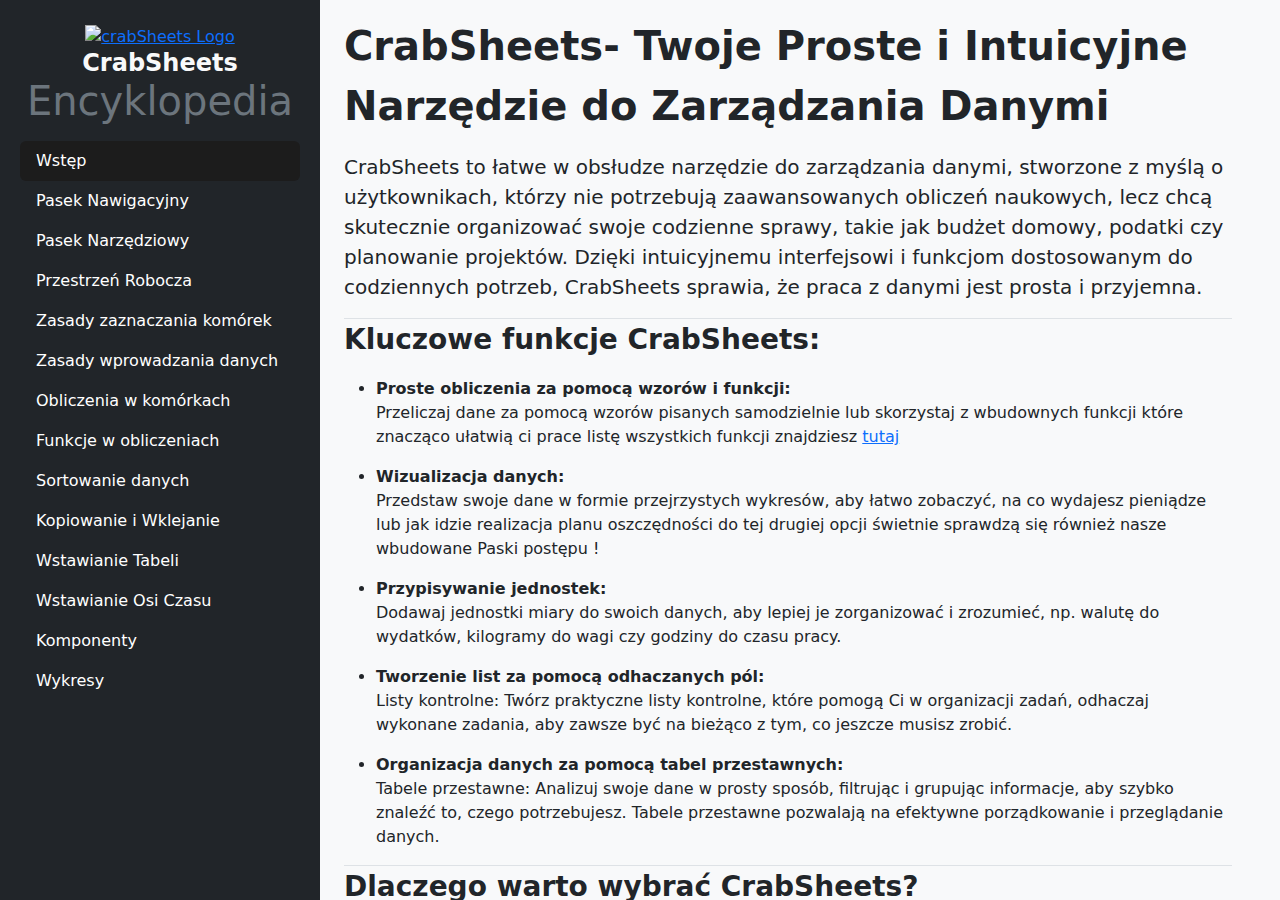
==== commit 40ec5d4a: "Close to end" ====
--- a/help-encyklopedia.html
+++ b/help-encyklopedia.html
@@ -20,7 +20,7 @@
 
             <div class="col-lg-3 col-md-4 col-12 pt-4 position-relative d-flex flex-column pb-2" id="sideBar">
                 <div class="text-center mb-2">
-                    <img src="animal-2029675.svg" alt="crabSheets Logo" id="logoSvg">
+                    <a href="index.html"><img src="animal-2029675.svg" alt="crabSheets Logo" id="logoSvg"></a>
                     <br>
 
                     <h1 class="text-secondary">
@@ -66,17 +66,15 @@
 
                         <button class="nav-link closeCollapseBtn" id="v-pills-8-tab" data-bs-toggle="pill"
                             data-bs-target="#v-pills-8" type="button" role="tab" aria-controls="v-pills-8"
-                            aria-selected="false">Komponenty</button>
+                            aria-selected="false">Funkcje w obliczeniach</button>
 
                         <button class="nav-link closeCollapseBtn" id="v-pills-9-tab" data-bs-toggle="pill"
                             data-bs-target="#v-pills-9" type="button" role="tab" aria-controls="v-pills-9"
-                            aria-selected="false">Kopiowanie i
-                            Wklejanie</button>
+                            aria-selected="false">Sortowanie danych</button>
 
                         <button class="nav-link closeCollapseBtn" id="v-pills-10-tab" data-bs-toggle="pill"
                             data-bs-target="#v-pills-10" type="button" role="tab" aria-controls="v-pills-10"
-                            aria-selected="false">Sortowanie
-                            wartości</button>
+                            aria-selected="false">Kopiowanie i Wklejanie</button>
 
                         <button class="nav-link closeCollapseBtn" id="v-pills-11-tab" data-bs-toggle="pill"
                             data-bs-target="#v-pills-11" type="button" role="tab" aria-controls="v-pills-11"
@@ -92,13 +90,13 @@
                         <button class="nav-link closeCollapseBtn" id="v-pills-13-tab" data-bs-toggle="pill"
                             data-bs-target="#v-pills-13" type="button" role="tab" aria-controls="v-pills-13"
                             aria-selected="false">
-                            Dane przestawne
+                            Komponenty
                         </button>
 
                         <button class="nav-link closeCollapseBtn" id="v-pills-14-tab" data-bs-toggle="pill"
                             data-bs-target="#v-pills-14" type="button" role="tab" aria-controls="v-pills-14"
                             aria-selected="false">
-                            Zapisywanie i wczytywanie
+                            Wykresy
                         </button>
 
                     </div>
@@ -594,7 +592,8 @@
 
 
                         <div class="fs-3 fw-bolder pt-1 border-top mt-3">Przełączanie zaznaczenia podczas wpisywania
-                            wzoru</div>
+                            wzoru
+                        </div>
                         <div>
                             Nie zawsze gdy masz zaznaczoną komórkę i klikniesz na inną zaznaczenie przeskoczy na tę
                             drugą.
@@ -670,6 +669,14 @@
 
                             </li>
                         </ul>
+                        <hr>
+                        <div class="fs-3 fw-bolder pt-1 border-top mt-3">
+                            Używanie klawisza lewy CTRL podczas zaznaczania
+                        </div>
+                        <span>
+                            Gdy użyjesz klawisza lewy CTRL na swojej klawiaturze i zaczniesz zaznaczać grupę lub pojedynczą komórkę to niezależnie od stanu tej komórki( czy jest już zaznaczona ) 
+                            oraz niezależnie od wpisywanego obliczenia komórka zostanie zaznaczona oraz jeżeli jest wpisywany wzór zostanie do niego dołączona nawet jeżeli wzór nie będzie chciał przyjąć w tym miejscu komórki
+                        </span>
 
                         <hr>
                         <span class="badge bg-danger">Opcja niedostępna dla urządzeń mobilnych </span>
@@ -746,10 +753,10 @@
                                 Tekst jest wartościa która nie może zostać użyta w obliczeniach tekstem stają się każde
                                 dane zawierające litere alfabetu od A do Z lub znak specjalny
                                 <div class="">Przykładowe teksty:
-                                    <div class="d-flex flex-wrap">
-                                        <div class="example-cell">Pies</div>
-                                        <div class="example-cell ms-3">Kot</div>
-                                        <div class="example-cell ms-3">Żyrafa</div>
+                                    <div class="d-flex flex-wrap flex-column flex-sm-row">
+                                        <div class="example-cell my-2">Pies</div>
+                                        <div class="example-cell my-2 ms-0 ms-sm-3">Kot</div>
+                                        <div class="example-cell my-2 ms-0 ms-sm-3">Żyrafa</div>
                                     </div>
                                 </div>
 
@@ -760,10 +767,10 @@
                                 Jak można się domyśleć liczby doskonale nadają się do obliczeń. Wartości dzisiętne lub
                                 mniejsze zapisujemy po kropce jak w przykładach poniżej.
                                 <div>Przykładowe Liczby:
-                                    <div class="d-flex flex-wrap">
-                                        <div class="example-cell">152</div>
-                                        <div class="example-cell ms-3">2.5</div>
-                                        <div class="example-cell ms-3">0.25</div>
+                                    <div class="d-flex flex-wrap  flex-column flex-sm-row">
+                                        <div class="example-cell my-2">152</div>
+                                        <div class="example-cell my-2 ms-0 ms-sm-3">2.5</div>
+                                        <div class="example-cell my-2 ms-0 ms-sm-3">0.25</div>
                                     </div>
                                 </div>
 
@@ -775,10 +782,10 @@
                                 Godziny:Minuty lub bardziej szczegółowo Godziny:Minuty:Sekundy.
                                 Format Czasu i daty może być używany do obliczeń w niektórych wbudowanych funkcjach.
                                 <div>Przykładowe formaty daty i czasu:
-                                    <div class="d-flex flex-wrap">
-                                        <div class="example-cell">18:42</div>
-                                        <div class="example-cell ms-3">2023-12-23</div>
-                                        <div class="example-cell ms-3">10:13:10</div>
+                                    <div class="d-flex flex-wrap flex-column flex-sm-row">
+                                        <div class="example-cell my-2">18:42</div>
+                                        <div class="example-cell my-2 ms-0 ms-sm-3">2023-12-23</div>
+                                        <div class="example-cell my-2 ms-0 ms-sm-3">10:13:10</div>
                                     </div>
                                 </div>
 
@@ -789,9 +796,9 @@
                                 Wartość logiczna jest używana w funkcjach z rodziny <i>logicznych</i> może zostać
                                 uzyskana poprzez zastosowanie znaku <br>&LT, &GT, = we wzorze na przykład =10=10 >> true
                                 <div>Przykładowe Wartości logiczne:
-                                    <div class="d-flex flex-wrap">
-                                        <div class="example-cell">true</div>
-                                        <div class="example-cell ms-3">false</div>
+                                    <div class="d-flex flex-wrap flex-column flex-sm-row">
+                                        <div class="example-cell my-2">true</div>
+                                        <div class="example-cell my-2 ms-0 ms-sm-3">false</div>
                                     </div>
                                 </div>
                             </li>
@@ -801,9 +808,9 @@
                                 kilkoma zasadami o których możesz przeczytać w zakładce <a href="#">Zasady tworzenia
                                     wzorów</a>
                                 <div>Przykładowe Wartości logiczne:
-                                    <div class="d-flex flex-wrap">
-                                        <div class="example-cell">true</div>
-                                        <div class="example-cell ms-3">false</div>
+                                    <div class="d-flex flex-wrap flex-column flex-sm-row">
+                                        <div class="example-cell my-2">=10+5-2</div>
+                                        <div class="example-cell my-2 ms-0 ms-sm-3">=|SUMA|10,20</div>
                                     </div>
                                 </div>
                             </li>
@@ -1135,13 +1142,1347 @@
                                 <input type="range" class="form-range" id="range-1" min="-35" max="35" step="1" value="10">
                             </div>
                         </div>
-                        <div class="fs-3 fw-bolder mt-4 pt-2 border-top">Kolejność wykonywania działań</div>
+                        <div class="fs-3 fw-bolder mt-4 pt-2 border-top">Zmiana kolejność wykonywania działań</div>
                         <span>
-                            Przed przystąpieniem do poznawania funkcji należy poznać kolejność wykonywania działań. We wcześniejszych przykładach
+                            Wiesz już że w kolejnośći wykonywania działań mnożenie i dzielenie odbywa przed dodwaniem i odejmnowaniem
+                            kolejność tą można jednak dowolnie zmienić za pomocą nawiasów okrągłych <b>()</b> kwadratowych <b>[]</b> lub klamrowych <b>{}</b>
+                            poniżej znajdziesz kilka przykładów 
+                        </span>
+
+
+                        <div class="alert alert-dark mt-3 pe-2 pe-md-5">
+                            <div class="fs-5">Przykład 1 - Zmiana kolejności nawiasami</div>
+                            <div class="d-flex flex-wrap mt-2 py-2">
+                                <div class="me-3">
+                                    Wzór:
+                                    <div class="example-cell">=(2+2)*3</div>
+                                </div>
+                                <div class="d-flex align-self-end icon-right-box me-3"><div class="icon-right-bold "></div></div>
+                                <div>
+                                    Wynik:
+                                    <div class="example-cell">12</div>
+                                </div>
+                      
+                            </div>
+                            <div class="mt-2">
+                               Nie wiem czy zauważyłeś ale podobny przykład był na początku tego artykułu tam jednak wzór wyglądał nieco 
+                               inaczej  <span class="fw-bold">=2+2*3</span> a wynik wynosił <span class="fw-bold">8</span> tutaj kolejność została zmieniona 
+                               za pomocą nawiasów okrągłych możesz użyć jeszcze niawiasów kwadratowych lub klamrowych jeśli chcesz.
+                            </div>
+                        </div>
+
+                        
+                        <div class="alert alert-dark mt-3 pe-2 pe-md-5">
+                            <div class="fs-5">Przykład 2 - Zagnieżdżanie nawiasów</div>
+                            <div class="d-flex flex-wrap mt-2 py-2">
+                                <div class="me-3">
+                                    Wzór:
+                                    <div class="example-cell">=(2*(2+2))*3</div>
+                                </div>
+                                <div class="d-flex align-self-end icon-right-box me-3"><div class="icon-right-bold "></div></div>
+                                <div>
+                                    Wynik:
+                                    <div class="example-cell">24</div>
+                                </div>
+                            </div>
+                            <div class="bg-light p-2 mt-2">
+                                <div class="fw-bold">Dlatego że:</div>
+                                <div class="d-flex flex-wrap">
+                                    <div class="me-3">
+                                        Początkowy wzór:
+                                        <div class="example-cell">=(2*(2+2))*3</div>
+                                    </div>
+                                    <div class="d-flex align-self-end icon-right-box me-3"><div class="icon-right-bold "></div></div>
+                                    <div>
+                                        Krok 1:
+                                        <div class="example-cell">=(2*4)*3</div>
+                                    </div>
+                                    <div class="d-flex align-self-end icon-right-box me-3"><div class="icon-right-bold "></div></div>
+                                    <div>
+                                        Krok 2:
+                                        <div class="example-cell">=8*3</div>
+                                    </div>
+                                </div>
+                            </div>
+                      
+                            <div class="mt-3">
+                                W tym przykładzie umieściliśmy nawiasy w innych nawiasach co zmieniło kolejność obliczenia dwukrotnie
+                                 możesz zobaczyć jak zmieniało się obliczenie obserwując "Krok 1" i "Krok 2". Pamiętaj możesz zagnieżdżać swoje nawiasy w nieskończoność pamiętaj tylko o ich zamykaniu w przeciwnym razie wynik który otrzymasz to <b>0</b>
+                            </div>
+                        </div>
+
+                        <div class="fs-3 fw-bolder mt-4 pt-2 border-top">Zawansowane obliczenia w komórkach</div>
+                        <span>
+                            Ten artykuł zawierał tylko podstawowe zasady wykonywania obliczeń w komórkach dalsze tematy dotyczące obszaru
+                            wykonywania obliczeń są na tyle ważne że zasługują na swoje osobne artykuły przeczytaj teraz Funkcje w obliczeniach
+                        </span>
+                
+                    </div>
+
+                    <!-- Paage 8  - Use functions in calc-->
+                    <div class="tab-pane fade" id="v-pills-8" role="tabpanel" aria-labelledby="v-pills-8-tab">
+                            <span class="fs-1 fw-bolder">Funkcje w obliczeniach</span>
+                            <span class="badge bg-warning">Obliczenia i Funkcje</span>
+                            <p class="fs-5 pb-2">
+                               Obliczenia w komórkach można wzbogacić o szereg wbudowanych funkcji aby użyć jakiejś funkcji należy wpisać jej nazwe pomiędzy znakami '|'
+                               np |SUMA| lub |SINUS|. Listę wszystkich dostępnych funkcji wraz z ich opisami możesz znaleźć <a href="help-functions.html">tutaj</a>.
+
+                            </p>
+
+                            <div class="fs-4 fw-bolder mt-4 pt-3 border-top">Metody wstawiania funkcji</div>
+
+                            <span>
+                                    Funkcja zawsze wygląda tak samo jest to jej nazwa z dużych liter pomiędzy dwoma znakami '|' ale ciężko za każdym razem pamiętać o wielkich 
+                                    literach specjalnym znaku '|' oraz znać wszystkie nazwy funkcji dlatego
+                                    poniżej znajdziesz listę sposobów na zapis funkcji z której wybierzesz najwygodniejszy dla ciebie:
+                            </span>
+
+                            <ul>
+                                    <li class="mt-2">
+                                        <b>Samodzielny Zapis do komórki</b>
+                                        <div>
+                                            Jest to najszybsza metoda ale wymaga znajomości nazw funkcji po prostu przy tworzeniu wzoru zacznij wpisywać nazwę jakiejś funkcji byle jak może 
+                                            być z małej litery i bez znaku '|' na początku kiedy wpisana nazwa pokryje się z jakąś nazwą funkcji program 
+                                            automatycznie sformatuje twój tekst na poprawny np wpisanie do komórki =suma poskutkuje natychmiastowym sformatowaniem do =|SUMA|
+                                        </div>
+                                    </li>
+                                    <li class="mt-3">
+                                        <b>Wybór funkcji z listy sugerowanych</b>
+                                        <div>
+                                            Zacznij wpisywać jakąś nazwe funkcji jak w przykładzie pierszym a pojawi ci się rozsuwana lista zasugerowanych funkcji. Nakierowując na nazwe zasugerowanej funkcji zobaczysz jej opis a klikając na nią wstawisz ją do wzoru.
+                                            jeżeli nie znasz nazwy funkcji jaką chcesz wpisać możesz zacząć wpisywanie od znaku '|' wtedy pojawi ci się lista wszystkich funkcji
+                                        </div>
+                                    </li>
+                                    <li class="mt-3">
+                                        <b>Wstawienie funkcji z przycisku</b>
+                                        <div>
+                                            Jeżeli poprzednie metody ci nie odpowiadają możesz w każdej chwili nacisnąc na zakładke "Wstaw" na pasku
+                                            nawigacyjnym a następnie wybrać opcje "Funkcje". przy wybranej komórce pokaże ci się lista sugerowanych funkcji która będzie zawierała wszystkie funkcje dostępne w programie.
+                                            Co ciekawe wstawienie funkcji do pustej komórki automatycznie doda znak "=" przed nazwą funkcji;
+
+                                        </div>
+                                    </li>
+                            </ul>
+
+                            <div class="fs-4 fw-bolder mt-4 pt-3 border-top">Zasady korzystania z funkcji</div>
+
+                            <span>
+                                korzystając z funkcji musimy przestrzegać kilku zasad w przeciwnym razie zamiast wyniku otrzymamy błąd. 
+                                Aby zrozumieć co może powodować błędy musimy zrozumieć że nasza funkcja składa się zasadniczo z dwóch sekcji
+                                z nazwy funkcji oraz jej argumentów czyli danych do niech przekazanych dla przykładu <b>|SUMA|10,20</b> zawiera nazwę funkcji
+                                |SUMA| i dwa argumenty 10 oraz 20 oddzielone od siebie przecinkiem. Teraz gdy już wiemy czym są argumenty musimy wiedzieć że każda z
+                                funkcji przyjmuję ich określoną ilość. Niewpisanie wystarczającej ilości danych do funkcji albo wpisanie ich za dużo będzie powodować błędy
+                                ilość potrzebnych argumentów znajdziesz na <a href="help-functions.html">liście funkcji</a> podczas czytania listy zwróc uwagę na oznaczenie symbolem '>'
+                                dla przykładu '>2' oznacza że funkcja przyjmuje dwa lub więcej argumentów.
+                            </span>
+
+                            <div class="alert alert-success mt-3 pe-2 pe-md-5">
+                                <div class="fs-5">Przykład 1 - Poprawne użycie funkcji SINUS</div>
+                                <div class="d-flex flex-wrap mt-2 py-2">
+                                    <div class="me-3">
+                                        Wzór:
+                                        <div class="example-cell">=|SINUS|1.4</div>
+                                    </div>
+                                    <div class="d-flex align-self-end icon-right-box me-3"><div class="icon-right-bold "></div></div>
+                                    <div>
+                                        Wynik:
+                                        <div class="example-cell">0.99</div>
+                                    </div>
+                                 
+                                </div>
+                                <div class="mt-2">
+                                    Wysłanie do funkcji sinus liczby 1.4 zwróci nam sinus tej liczby który wynosi 0.99 nie ma tu żadnego błędu bo funkcja sinus przyjmuje jeden argument i tyle dostaje
+                                </div>
+                            </div>
+    
+                            <div class="alert alert-danger mt-3 pe-2 pe-md-5">
+                                <div class="fs-5">Przykład 2 - Niepoprawne użycie funkcji SINUS</div>
+                                <div class="d-flex flex-wrap mt-2 py-2">
+                                    <div class="me-3">
+                                        Wzór:
+                                        <div class="example-cell">=|SINUS|1.4,2</div>
+                                    </div>
+                                    <div class="d-flex align-self-end icon-right-box me-3"><div class="icon-right-bold "></div></div>
+                                    <div>
+                                        Wynik:
+                                        <div class="example-cell position-relative">
+                                            @ZA DUŻO
+                                            <div class="cell-popover" style="background-color: red;"></div>
+                                        </div>
+                                    </div>
+                                
+                                </div>
+                                <div class="mt-2">
+                                    W tym przykładzie wysłaliśmy za dużo argumentów do funkcji suma przez co nasz wynik zamienił się w skróconą nazwe błędu '@ZA DUŻO'
+                                    oraz otrzymaliśmy czerwony znacznik komentarza w prawym górnym rogu komórki. Podczas używania programu najechanie lub kliknięcie na niego spowoduje wyświetlenie wskazówki dotyczącej błedu
+                                </div>
+                            </div>
+    
+                            <div class="fs-4 fw-bolder mt-4 pt-3 border-top text-break word-break">Używanie kilku funkcji w jednym obliczeniu</div>
+                            <span>
+                            Poprzez konstrukcje funkcji wydawało by się że jak już raz ją wpiszemy to każdy następny postawiony znak będzie jej argumentem 
+                            nie do końca tak jest funkcje przyjmuje argumenty tak długo dopóki nie natrafi na znak inny niż przecinek wtedy 
+                            zwóci swój wynik a obliczenie potoczy się dalej np obliczenie =|SUMA|2,3*2 zmieni się w =5*2 i zwróci nam wynik 10
+                            idąc tym tokiem myślenia możemy użyć dwóch funkcji ze sobą oddzielając je znakiem
+                            matematycznym co jednak jeśli tego nie zrobimy ? Najlepiej jeżeli pokaże ci to na przykładach poniżej
+                            </span>
+
+                            <div class="alert alert-dark mt-3 pe-2 pe-md-5">
+                                <div class="fs-5">Przykład 1 - Użycie dwóch funkcji oddzielonych znakiem</div>
+                                <div class="d-flex flex-wrap mt-2 py-2">
+                                    <div class="me-3">
+                                        Wzór:
+                                        <div class="example-cell">=<span class="text-warning">|SUMA|5,5,2</span>/<span class="text-success">|SUMA|2,1</span></div>
+                                    </div>
+                                    <div class="d-flex align-self-end icon-right-box me-3"><div class="icon-right-bold"></div></div>
+                                    <div>
+                                        Wynik:
+                                        <div class="example-cell">
+                                            4
+                                        </div>
+                                    </div>
+                                </div>
+                                <div class="mt-2 fw-bold">Ponieważ:</div>
+                                <div class="d-flex flex-wrap">
+                                    <div class="me-3">
+                                        Krok 1:
+                                        <div class="example-cell">=<span class="text-warning">
+                                            |SUMA|5,5,2</span>/<span class="text-success">|SUMA|2,1</span>
+                                        </div>
+                                    </div>
+                                    <div class="d-flex align-self-end icon-right-box me-3"><div class="icon-right-bold"></div></div>
+                                    <div>
+                                        Krok 2:
+                                        <div class="example-cell">
+                                            =<span class="text-warning">12</span>/<span class="text-success">3</span>
+                                        </div>
+                                    </div>
+                                </div>
+                                <div class="mt-3">
+                                    W tym przykładzie zaznaczyłem kolorami dwie osobne funkcje i jej argumenty. Jak widać funkcje są oddzielone znakiem dzielenia "/".
+                                    Obliczenie funkcji zawsze wykonuje się w pierwszej kolejności chyba że jej argumenty zawierają własne obliczenia.
+                                </div>
+                            </div>
+    
+    
+                            <div class="alert alert-dark mt-3 pe-2 pe-md-5">
+                                <div class="fs-5">Przykład 2 - Zagnieżdżanie funkcji w funkcji</div>
+                                <div class="d-flex flex-wrap mt-2 py-2">
+                                    <div class="me-3">
+                                        Wzór:
+                                        <div class="example-cell">=<span class="text-warning">|SUMA|5,<span class="text-success">|PIERWIASTEK|25</span></span></div>
+                                    </div>
+                                    <div class="d-flex align-self-end icon-right-box me-3"><div class="icon-right-bold"></div></div>
+                                    <div>
+                                        Wynik:
+                                        <div class="example-cell">
+                                            10
+                                        </div>
+                                    </div>
+                                </div>
+                                <div class="mt-2 fw-bold">Ponieważ:</div>
+                                <div class="d-flex flex-wrap">
+                                    <div class="me-3">
+                                        Krok 1:
+                                        <div class="example-cell">=<span class="text-warning">|SUMA|5,<span class="text-success">|PIERWIASTEK|25</span></span></div>
+                                    </div>
+                                    <div class="d-flex align-self-end icon-right-box me-3"><div class="icon-right-bold"></div></div>
+                                    <div>
+                                        Krok 2:
+                                        <div class="example-cell">=<span class="text-warning">|SUMA|5,<span class="text-success">5</span></span></div>
+                                    </div>
+                                </div>
+                                <div class="mt-3">
+                                    W tym przykładzie funkcja |PIERWIASTEK| została wykorzystana jako argument w funkcji |SUMA| dlatego że dzieli je tylko
+                                    przecinek. w takim wypadku funkcje wykorzystane jako argumenty obliczą się w pierwszej kolejności i zwrócą swoje wyniki do funkcji nadrzędnej
+                                </div>
+                            </div>
+
+                                
+                            <div class="fs-4 fw-bolder mt-4 pt-3 border-top">Argumenty w funkcjach</div>
+                            <span>
+                                Różne funkcje przyjmują różne typy argumentów w jednych będą to po prostu liczby w innych 
+                                wartośći logiczne true/false a jeszcze inne przyjmą do siebie tekst lub date. jak można się domyśleć przesłanie złego typu argumentu do funkcji będzie powodować jej błędy
+                            </span>
+
+                            <div class="alert alert-success mt-3 pe-2 pe-md-5">
+                                <div class="fs-5">Przykład 1 - Poprawne użycie funkcji |_DZIEN|</div>
+                                <div class="d-flex flex-wrap mt-2 py-2">
+                                    <div class="me-3">
+                                        Wzór:
+                                        <div class="example-cell">=|_DZIEN|3</div>
+                                    </div>
+                                    <div class="d-flex align-self-end icon-right-box me-3"><div class="icon-right-bold "></div></div>
+                                    <div>
+                                        Wynik:
+                                        <div class="example-cell">Środa</div>
+                                    </div>
+                                 
+                                </div>
+                                <div class="mt-2">
+                                    Funkcja |_DZIEN| zwraca nazwę dnia tygodnia z podanej liczby od 1-7 tutaj jak widać wszystko odbyło się poprawnie. 
+                                    Dodatkowo zauważyć można znak '_' na początku nazwy funkcji. Jest to symbol kategori funkcji w programie występują następujące symbole:
+                                    <ul>
+                                        <li>_ - Funkcje czasu</li>
+                                        <li>& - Funkcje logiczne </li>
+                                        <li>$ - Stałe </li>
+                                        <li>% - Procentowe </li>
+                                    </ul>
+                                    jeżeli wpiszesz któryś z tych znaków podczas tworzenia wzoru wyświetli ci się lista sugerowanych funkcji tylko i wyłącznie z tej kategori której dotyczy dany znak
+
+                                </div>
+                            </div>
+    
+                            <div class="alert alert-danger mt-3 pe-2 pe-md-5">
+                                <div class="fs-5">Przykład 2 - Niepoprawne użycie funkcji _DZIEN</div>
+                                <div class="d-flex flex-wrap mt-2 py-2">
+                                    <div class="me-3">
+                                        Wzór:
+                                        <div class="example-cell">=|_DZIEN|true</div>
+                                    </div>
+                                    <div class="d-flex align-self-end icon-right-box me-3"><div class="icon-right-bold "></div></div>
+                                    <div>
+                                        Wynik:
+                                        <div class="example-cell position-relative">
+                                            @ZLY ARG
+                                            <div class="cell-popover" style="background-color: red;"></div>
+                                        </div>
+                                    </div>
+                                
+                                </div>
+                                <div class="mt-2">
+                                    przesłanie argumentu typu logicznego do funkcji|_DZIEN| zwraca nam błąd o złym argumencie jak było napisane wyżej funkcja ta przyjmuje tylko liczby całkowite w zakresie od 1 do 7
+                                </div>
+                            </div>
+
+                            <div class="alert alert-dark mt-3 pe-2 pe-md-5">
+                                <div class="fs-5">Przykład 3 - Użycie obliczenia jako argumentu w funkcji</div>
+                                <div class="d-flex flex-wrap mt-2 py-2">
+                                    <div class="me-3">
+                                        Wzór:
+                                        <div class="example-cell">=<span class="text-warning">|SUMA|5,18,2,<span class="text-success">(10-6)</span></span></div>
+                                    </div>
+                                    <div class="d-flex align-self-end icon-right-box me-3"><div class="icon-right-bold"></div></div>
+                                    <div>
+                                        Wynik:
+                                        <div class="example-cell">
+                                            29
+                                        </div>
+                                    </div>
+                                </div>
+                                <div class="mt-2 fw-bold">Ponieważ:</div>
+                                <div class="d-flex flex-wrap">
+                                    <div class="me-3">
+                                        Krok 1:
+                                        <div class="example-cell">=<span class="text-warning">|SUMA|5,18,2,<span class="text-success">4</span></span></div>
+                                    </div>
+                                    <div class="d-flex align-self-end icon-right-box me-3"><div class="icon-right-bold"></div></div>
+                                    <div>
+                                        Krok 2:
+                                        <div class="example-cell">=29</div>
+                                    </div>
+                                </div>
+                            
+                                <div class="mt-3">
+                                    Jak widać na tym przykładzie bez problemu możemy użyć jakiegoś obliczenia jako argumentu wystarczy że zamkniemy je w nawias
+                                </div>
+                            </div>
+
+
+                    </div>
+
+                    <!-- Page 9 Sort data -->
+                    <div class="tab-pane fade" id="v-pills-9" role="tabpanel" aria-labelledby="v-pills-9-tab">
+                        <span class="fs-1 fw-bolder">Sortowanie danych</span>
+                        <span class="badge bg-info">Operacje na danych</span>
+                        <p class="fs-5 pb-2">
+                           Natłok nieuporządkowanych danych może stwarzać problem z odczytywaniem ich naszczeście program posiada wbudowaną funcję do sortowania wartości liczbowych i tekstów
+                           aby ją wybrać najpierw zaznacz komórki które chcesz posortować następnie odnajdź i rozwiń na pasku navigacyjnym zakładkę "Narzędzia" znajdź Opcję "Sortuj zaznaczone" i wybierz kierunek sortowania Malejąco lub rosnąco 
+                        </p>
+                        <div class="alert alert-danger d-flex align-items-center" role="alert">
+                            <div>
+                              <b>UWAGA</b> Podczas zaznaczania obszaru do sortowania używanie klawisza CTRL i zaznaczanie pojedynczych komórek spowoduje że program wypełni posortowane wartości do komórek w tej kolejności jak zostały zaznaczone a nie np od góry do dołu lub od prawej od lewej
+                            </div>
+                          </div>
+
+                        <div class="fs-4 fw-bolder mt-4 pt-3 border-top">Jakie dane można sortować ?</div>
+
+                        <span>
+                                Można posortować każde dane a nawet obliczenia wtedy pod uwagę będzie brany tylko ich wynik. Jedynym wyjątkiem są obliczenia używające adresów innych komórek w swoim wzorze.
+                                poniżej znajdziesz kilka przykładów danych przed i po sortowaniu
+                        </span>
+
+                        <div class="alert alert-dark mt-3 pe-2 pe-md-5">
+                            <div class="fs-5">Przykład 1 - Sortowanie Dat</div>
+                            <div class="d-flex flex-wrap justify-content-evenly">
+                               
+                                    <div class="d-flex flex-column align-items-center justify-content-between mx-2">
+                                        <div class="text-center fw-bold">Przed</div>
+                                        <div>
+                                            <div class="example-cell mt-2">2024-06-13</div>
+                                            <div class="example-cell mt-1">2024-06-21</div>
+                                            <div class="example-cell mt-1">2024-06-04</div>
+                                            <div class="example-cell mt-1">2024-06-08</div>
+                                            <div class="example-cell mt-1">2024-06-01</div>
+                                        </div>
+                                    </div>
+                              
+                          
+                                    <div class="d-flex flex-column align-items-center justify-content-between mx-2">
+                                        <div class="text-center fw-bold">Rosnąco</div>
+                                        <div>
+                                            <div class="example-cell mt-2">2024-06-01</div>
+                                            <div class="example-cell mt-1">2024-06-04</div>
+                                            <div class="example-cell mt-1">2024-06-08</div>
+                                            <div class="example-cell mt-1">2024-06-13</div>
+                                            <div class="example-cell mt-1">2024-06-21</div>
+                                        </div>
+                                    </div>
+                              
+                        
+                                    <div class="d-flex flex-column align-items-center justify-content-between mx-2">
+                                        <div class="text-center fw-bold">Malejąco</div>
+                                        <div>
+                                            <div class="example-cell mt-2">2024-06-21</div>
+                                            <div class="example-cell mt-1">2024-06-13</div>
+                                            <div class="example-cell mt-1">2024-06-08</div>
+                                            <div class="example-cell mt-1">2024-06-04</div>
+                                            <div class="example-cell mt-1">2024-06-01</div>
+                                        </div>
+                                    </div>
+                          
+
+                            </div>
+                        </div>
+
+                        <div class="alert alert-dark mt-3 pe-2 pe-md-5">
+                            <div class="fs-5">Przykład 2 - Sortowanie liczby</div>
+                            <div class="d-flex flex-wrap justify-content-evenly">
+                               
+                                    <div class="d-flex flex-column align-items-center justify-content-between mx-2">
+                                        <div class="text-center fw-bold">Przed</div>
+                                        <div>
+                                            <div class="example-cell mt-2">13</div>
+                                            <div class="example-cell mt-1">21</div>
+                                            <div class="example-cell mt-1">4</div>
+                                            <div class="example-cell mt-1">8</div>
+                                            <div class="example-cell mt-1">1</div>
+                                        </div>
+                                    </div>
+                              
+                          
+                                    <div class="d-flex flex-column align-items-center justify-content-between mx-2">
+                                        <div class="text-center fw-bold">Rosnąco</div>
+                                        <div>
+                                            <div class="example-cell mt-2">1</div>
+                                            <div class="example-cell mt-1">4</div>
+                                            <div class="example-cell mt-1">8</div>
+                                            <div class="example-cell mt-1">13</div>
+                                            <div class="example-cell mt-1">21</div>
+                                        </div>
+                                    </div>
+                              
+                        
+                                    <div class="d-flex flex-column align-items-center justify-content-between mx-2">
+                                        <div class="text-center fw-bold">Malejąco</div>
+                                        <div>
+                                            <div class="example-cell mt-2">21</div>
+                                            <div class="example-cell mt-1">13</div>
+                                            <div class="example-cell mt-1">8</div>
+                                            <div class="example-cell mt-1">4</div>
+                                            <div class="example-cell mt-1">1</div>
+                                        </div>
+                                    </div>
+                          
+
+                            </div>
+                        </div>
+
+                        <div class="alert alert-dark mt-3 pe-2 pe-md-5">
+                            <div class="fs-5">Przykład 3 - Sortowanie tekstów</div>
+                            <div class="d-flex flex-wrap justify-content-evenly">
+                               
+                                    <div class="d-flex flex-column align-items-center justify-content-between mx-2">
+                                        <div class="text-center fw-bold">Przed</div>
+                                        <div>
+                                            <div class="example-cell mt-2">Marek</div>
+                                            <div class="example-cell mt-1">Arek</div>
+                                            <div class="example-cell mt-1">Darek</div>
+                                            <div class="example-cell mt-1">Jarek</div>
+                                            <div class="example-cell mt-1">Staszek</div>
+                                        </div>
+                                    </div>
+                              
+                          
+                                    <div class="d-flex flex-column align-items-center justify-content-between mx-2">
+                                        <div class="text-center fw-bold">Rosnąco</div>
+                                        <div>
+                                            <div class="example-cell mt-2">Arek</div>
+                                            <div class="example-cell mt-1">Darek</div>
+                                            <div class="example-cell mt-1">Jarek</div>
+                                            <div class="example-cell mt-1">Marek</div>
+                                            <div class="example-cell mt-1">Staszek</div>
+                                        </div>
+                                    </div>
+                              
+                        
+                                    <div class="d-flex flex-column align-items-center justify-content-between mx-2">
+                                        <div class="text-center fw-bold">Malejąco</div>
+                                        <div>
+                                            <div class="example-cell mt-2">Staszek</div>
+                                            <div class="example-cell mt-1">Marek</div>
+                                            <div class="example-cell mt-1">Jarek</div>
+                                            <div class="example-cell mt-1">Darek</div>
+                                            <div class="example-cell mt-1">Arek</div>
+                                        </div>
+                                    </div>
+                          
+
+                            </div>
+                        </div>
+                    </div>
+
+                    <!-- Page 10 Copy/Cut DATA-->
+                    <div class="tab-pane fade" id="v-pills-10" role="tabpanel" aria-labelledby="v-pills-10-tab">
+                        <span class="fs-1 fw-bolder">Kopiowanie / Wklejanie</span>
+                        <span class="badge bg-info">Operacje na danych</span>
+                        <p class="fs-5 pb-2">
+                           Kopiowanie lub wycinanie a poźniej wklejanie na danych innych niż obliczenia nie powoduje nic nadzwyczajnego po prostu
+                           przenosimy lub duplikujemy dane z jednej komórki do drugiej. Kopiowanie obliczeń ma natiomast dwa tryby miedzy którymi możesz przełączać w zakładce "Preferencje > Kopiowanie"
+                        </p>
+
+                        <div class="fs-4 fw-bolder mt-4 pt-3 border-top">
+                            Jak używać kopiowania lub wycinania ?
+                        </div>
+                        <span>
+                            W pierwszej kolejności należy zaznaczyć komórke lub komórki które chcesz skopiować lub wyciąć następnie na 
+                            urządzeniach z dostępem do klawiatury możesz skkorzystać kombinacji klawiszy 
+                            <ul>
+                                <li>Lewy CTRL + C - Kopiowanie</li>
+                                <li>Lewy CTRL + X - Wycinanie</li>
+                                <li>Lewy CTRL + V - Wklejanie</li>
+                            </ul> 
+                            poza tą metodą możesz użyć prawego przycisku myszy lub przytrzymać chwilę palec w miejscu na dowolnej komórce aby przywołać rozwijane menu z tymi samymi opcjami co w liście powyżej
+                        </span>
+
+                        <div class="fs-4 fw-bolder mt-4 pt-3 border-top">
+                            Tryby kopiowanie obliczeń
+                        </div>
+
+                        <span>
+                            Tryp kopiowania obliczeń wpływa tylko na adresy komórek w obliczeniu w trybie zmiany zależności obliczenie otrzyma 
+                            nowe adresy obliczone na podstawie odległości użytej komórki od komórki w której wykonuje się obliczenie ale odległość
+                            ta zostanie przeliczona przez adres gdzie wklei się obliczenie w trybie statycznym( Niezmieniaj obliczeń )
+                            adresy komórek pozostają bez zmian. Tryb statyczny jest prosty i zrozumiały 
+                            dlatego poniższe przykłady będą dotyczyły tylko trybu dynamicznego
+                        </span>
+
+                        <div class="alert alert-warning mt-3 pe-2 pe-md-5 overflow-auto w-100">
+                            <div class="fs-5">Przykład - Storzenie wzoru i przeniesienie go do komórek poniżej </div>
+                            
+                            <div class="mt-3">
+                                <span class="fw-bold">1. Tworzymy wzór w komórce A:1 z odwołaniem do komórki B:1</span>
+                                <div>jak widać wzór w komórce A:1 odnosi się do komórki która jest dokładnie jedną kolumne w prawo taka zależność zostanie zapisana przy kopiowaniu</div>
+                                <div class="d-flex">
+                                    <div>
+                                         <div class="example-cell small">0</div>
+                                         <div class="example-cell small">1</div>
+                                         <div class="example-cell small">2</div>
+                                         <div class="example-cell small">3</div>
+                                         <div class="example-cell small">4</div>
+                                    </div>
+                                    <div>
+                                         <div class="example-cell small">A</div>
+                                         <div class="example-cell small">='B:1'*2</div>
+                                         <div class="example-cell small"></div>
+                                         <div class="example-cell small"></div>
+                                         <div class="example-cell small"></div>
+                                     </div>
+                                     <div>
+                                         <div class="example-cell small">B</div>
+                                         <div class="example-cell small">2</div>
+                                         <div class="example-cell small">4</div>
+                                         <div class="example-cell small">6</div>
+                                         <div class="example-cell small">8</div>
+                                     </div>
+                                 </div>
+                            </div>
+                          
+                            <div class="mt-3">
+                                <span class="fw-bold">2. Kopiujemy zawartość komórki A:1 i wklejamy do komórki A:2</span>
+                                <div>Po wklejeniu wzoru do komórki A:2 adres użyty w obliczeniu automatycznie zmienił się z B:1 na B:2 ponieważ teraz komórka B:2 znajduje się jedną kolumne w prawo od komórki z obliczeniem</div>
+                                <div class="d-flex">
+                                    <div>
+                                         <div class="example-cell small">0</div>
+                                         <div class="example-cell small">1</div>
+                                         <div class="example-cell small">2</div>
+                                         <div class="example-cell small">3</div>
+                                         <div class="example-cell small">4</div>
+                                    </div>
+                                    <div>
+                                         <div class="example-cell small">A</div>
+                                         <div class="example-cell small">='B:1'*2</div>
+                                         <div class="example-cell small border-warning">='B:2'*2</div>
+                                         <div class="example-cell small"></div>
+                                         <div class="example-cell small"></div>
+                                     </div>
+                                     <div>
+                                         <div class="example-cell small">B</div>
+                                         <div class="example-cell small">2</div>
+                                         <div class="example-cell small">4</div>
+                                         <div class="example-cell small">6</div>
+                                         <div class="example-cell small">8</div>
+                                     </div>
+                                 </div>
+                            </div>                
+
+                            <div class="mt-3">
+                                <span class="fw-bold">3. Zaznaczamy komórke A:3 oraz A:4 jednocześnie i wklejamy wcześniej skopiowaną zawartość</span>
+                                <div>Jak widać wcześniej utworzonym wzorem możemy automatycznie wypełniać całe zaznaczone obszary</div>
+                                <div class="d-flex">
+                                    <div>
+                                         <div class="example-cell small">0</div>
+                                         <div class="example-cell small">1</div>
+                                         <div class="example-cell small">2</div>
+                                         <div class="example-cell small">3</div>
+                                         <div class="example-cell small">4</div>
+                                    </div>
+                                    <div>
+                                         <div class="example-cell small">A</div>
+                                         <div class="example-cell small">='B:1'*2</div>
+                                         <div class="example-cell small">='B:2'*2</div>
+                                         <div class="example-cell small border-warning">='B:3'*2</div>
+                                         <div class="example-cell small border-warning">='B:4'*2</div>
+                                     </div>
+                                     <div>
+                                         <div class="example-cell small">B</div>
+                                         <div class="example-cell small">2</div>
+                                         <div class="example-cell small">4</div>
+                                         <div class="example-cell small">6</div>
+                                         <div class="example-cell small">8</div>
+                                     </div>
+                                 </div>
+                            </div>     
+                            
+                        </div>
+
+
+                        <div class="fs-4 fw-bolder mt-4 pt-3 border-top">
+                            Opcja "Oznacz jako stałą"
+                        </div>
+                        <span>
+                        Wiesz już jak dynamicznie zmieniają się adresy komórek przy obliczeniach jednak czasami potrzebujemy aby część adresów pozostała 
+                        niezmieniona możemy wybrać komórki do których odwołania będą stałe i wybrać opcje "Oznacz jako stałą" w zakładce "Narzędzia" na pasku navigacyjnym.
+                        </span>
+
+                        <div class="alert alert-warning mt-3 pe-2 pe-md-5 overflow-auto w-100">
+                            <div class="fs-5">Przykład - Przeliczanie EUR na PLN po kursie oznaczonym jako stała </div>
+                            
+                            <div class="mt-3">
+                                <span class="fw-bold">1. Tworzymy naszą stała</span>
+                                <div>W komórce B:2 wpisujemy nasz kurs EURO i oznaczamy go jako stałą za pomocą opcji z paska navigacyjnego</div>
+                                <div class="d-flex">
+                                    <div>
+                                         <div class="example-cell small">0</div>
+                                         <div class="example-cell small">1</div>
+                                         <div class="example-cell small">2</div>
+                                         <div class="example-cell small">3</div>
+                                         <div class="example-cell small">4</div>
+                                         <div class="example-cell small">5</div>
+                                         <div class="example-cell small">6</div>
+                                    </div>
+                                    <div>
+                                        <div class="example-cell small">A</div>
+                                        <div class="example-cell small">kurs eur</div>
+                                        <div class="example-cell small text-muted">EUR</div>
+                                        <div class="example-cell small  text-muted">102</div>
+                                        <div class="example-cell small  text-muted">75</div>
+                                        <div class="example-cell small  text-muted">68</div>
+                                        <div class="example-cell small  text-muted">45</div>
+                                     </div>
+                                     <div>
+                                        <div class="example-cell">B</div>
+                                        <div class="example-cell border-primary">4.25</div>
+                                        <div class="example-cell text-muted">PLN</div>
+                                        <div class="example-cell"></div>
+                                        <div class="example-cell"></div>
+                                        <div class="example-cell"></div>
+                                        <div class="example-cell"></div>
+                                     </div>
+                                     
+                                </div>
+                            </div>
+                          
+                            <div class="mt-3">
+                                <span class="fw-bold">2.Tworzymy wzór wykorzystujący adres stałej</span>
+                                <div>Podzieliliśmy nasze dane na dwie kolumny po lewej stronie mamy Wartości w EUR a po prawej będziemy obliczać wartość w PLN. Tworzymy nasz wzór do obliczania w komórce B:3 który korzysta z komórki po swojej lewej oraz stałej B:1</div>
+                                <div class="d-flex">
+                                    <div>
+                                         <div class="example-cell small">0</div>
+                                         <div class="example-cell small">1</div>
+                                         <div class="example-cell small">2</div>
+                                         <div class="example-cell small">3</div>
+                                         <div class="example-cell small">4</div>
+                                         <div class="example-cell small">5</div>
+                                         <div class="example-cell small">6</div>
+                                    </div>
+                                    <div>
+                                        <div class="example-cell small">A</div>
+                                        <div class="example-cell small">kurs eur</div>
+                                        <div class="example-cell small">EUR</div>
+                                        <div class="example-cell small">102</div>
+                                        <div class="example-cell small">75</div>
+                                        <div class="example-cell small">68</div>
+                                        <div class="example-cell small">45</div>
+                                     </div>
+                                     <div>
+                                        <div class="example-cell">B</div>
+                                        <div class="example-cell border-primary">4.25</div>
+                                        <div class="example-cell">PLN</div>
+                                        <div class="example-cell">='A:3'*<span class="text-primary">'B:1'</span> </div>
+                                        <div class="example-cell"></div>
+                                        <div class="example-cell"></div>
+                                        <div class="example-cell"></div>
+                                     </div>
+                                     
+                                </div>
+                            </div>                
+
+                            <div class="mt-3">
+                                <span class="fw-bold">3.Kopiujemy wzór z komórki B:3 i wklejamy do komórek od B:4 do B:6</span>
+                                <div>Teraz cała kolumna wypełni się naszym wzorem zmieniając adres komórki z lewej strony ale pozostawiając nieruszony adres stałej B:1</div>
+                                <div class="d-flex">
+                                    <div>
+                                         <div class="example-cell small">0</div>
+                                         <div class="example-cell small">1</div>
+                                         <div class="example-cell small">2</div>
+                                         <div class="example-cell small">3</div>
+                                         <div class="example-cell small">4</div>
+                                         <div class="example-cell small">5</div>
+                                         <div class="example-cell small">6</div>
+                                    </div>
+                                    <div>
+                                        <div class="example-cell small">A</div>
+                                        <div class="example-cell small">kurs eur</div>
+                                        <div class="example-cell small">EUR</div>
+                                        <div class="example-cell small">102</div>
+                                        <div class="example-cell small">75</div>
+                                        <div class="example-cell small">68</div>
+                                        <div class="example-cell small">45</div>
+                                     </div>
+                                     <div>
+                                        <div class="example-cell">B</div>
+                                        <div class="example-cell border-primary">4.25</div>
+                                        <div class="example-cell">PLN</div>
+                                        <div class="example-cell">='A:3'*<span class="text-primary">'B:1'</span> </div>
+                                        <div class="example-cell">='A:4'*<span class="text-primary">'B:1'</span> </div>
+                                        <div class="example-cell">='A:5'*<span class="text-primary">'B:1'</span> </div>
+                                        <div class="example-cell">='A:6'*<span class="text-primary">'B:1'</span> </div>
+                                     </div>
+                                     
+                                </div>
+                            </div>     
+                            
+                        </div>
+
+                    </div>
+
+                    <!-- Page 11 Insert Table -->
+                    <div class="tab-pane fade" id="v-pills-11" role="tabpanel" aria-labelledby="v-pills-11-tab">
+                        <span class="fs-1 fw-bolder">Wstawianie Tabeli</span>
+                        <span class="badge bg-dark">Automatyczne wypełnianie</span>
+                        <p class="fs-5 pb-2">
+                           Cały program jest jak jedna wielka tabela jednak organizacja danych wymaga czasem na podzielenie ich na mniejsze tabele
+                           możesz to łatwo zrobić zaznaczając obszar który chcesz zamienić w tabelę a następnie otwierając narzędzie wstawiania tabeli rozwijając zakładke "Wstaw" i wybierając opcje "Tabele"
+                        </p>
+                        <div class="alert alert-danger d-flex align-items-center" role="alert">
+                            <div>
+                              <b>UWAGA</b> Podczas zaznaczania obszaru do wstawienia tabeli aby unikać błędów nie należy używać klawisza "lewy CTRL"
+                            </div>
+                          </div>
+
+                        <div class="fs-4 fw-bolder mt-4 pt-3 border-top">Opis dostępnych opcji</div>
+                        <span>
+                            W narzędziu do wstawiania tabeli nie znajdziesz dużo opcji ale opis każdego z nich z pewnością ci się przyda. Poniżej znajdziesz wszystkie dostępne opcje i ich opis:
+                        </span>
+                        <ul>
+                            <li class="mt-2">
+                                <div class="fw-bold">Orientacja (Ostyluj w)</div>
+                                <span>
+                                    Ta opcja pozwala wybrać w jakim kierunku chcemy układać 
+                                    nasze dane pionowo od góry do dołu lub poziomo od lewej do prawej. Podzielone tak wiersze lub kolumny utworzą <span class="fw-bold">sekcje</span>         
+                                </span>
+                            </li>
+                            <li class="mt-2">
+                                <div class="fw-bold">Wyróżnij miejsce na Tytuł</div>
+                                <span>
+                                    Po wybraniu tej opcji pierwsza komórka każdej sekcji otrzyma specjalne miejsce na tytuł z pogrubionym i wyśrodkowanym teksem
+                                </span>
+                            </li>
+                            <li class="mt-2">
+                                <div class="fw-bold">Wyróżnij miejsce na Wynik</div>
+                                <span>
+                                    Jeżeli wybierzesz tą opcje pojawi się dodatkowa opcja opisana poniżej oraz pole wyboru funkcji. Wybrana funkcja 
+                                    automatycznie doda się na końcu każdej sekcji i przyjmie jako swoje argumenty pozostałe komórki 
+                                    sekcji wyłączając tytuł( Jeżeli został ustawiony ).
+                                </span>
+                            </li>
+                            <li class="mt-2">
+                                <div class="fw-bold">Wyróżnij miejsce na Legendę</div>
+                                <span>
+                                    Ta opcja pozostawi pierwszą sekcje pustą abyś mógł oprócz tytułów dodać jeszcze
+                                    legendę na osi prostopadłej dodatkowo w ostatniej komórce pierwszej sekcji umieści nazwe wybranej przez ciebie funkcji
+                                </span>
+                            </li>
+
+                            <li class="mt-2">
+                                <div class="fw-bold">Kolorystyka</div>
+                                <span>
+                                    Tutaj wybierasz styl swojej tabeli możesz wybrać opcję z 
+                                    czarnym kwadratem aby nie dodawać koloru tabeli a jedynie same funkcje i stylowania tekstu
+                                </span>
+                            </li>
+                        </ul>
+
+                        <div class="fs-4 fw-bolder mt-4 pt-3 border-top">
+                            Interaktywny przykład
+                        </div>
+                        <div>Tutaj zostanie wyświetlona Tabela z opcji poniżej Funkcje nie będą działać w tym przykładzie</div>
+                        <div class="d-flex overflow-auto p-4">
+                            <div>
+                                <div class="example-cell example-cell-table"></div>
+                                <div class="example-cell example-cell-table"></div>
+                                <div class="example-cell example-cell-table"></div>
+                                <div class="example-cell example-cell-table"></div>
+                                <div class="example-cell example-cell-table"></div>
+                                <div class="example-cell example-cell-table"></div>
+                                <div class="example-cell example-cell-table"></div>
+                                <div class="example-cell example-cell-table"></div>
+                                <div class="example-cell example-cell-table"></div>
+                            </div>
+                            <div>
+                                <div class="example-cell example-cell-table"></div>
+                                <div class="example-cell example-cell-table"></div>
+                                <div class="example-cell example-cell-table"></div>
+                                <div class="example-cell example-cell-table"></div>
+                                <div class="example-cell example-cell-table"></div>
+                                <div class="example-cell example-cell-table"></div>
+                                <div class="example-cell example-cell-table"></div>
+                                <div class="example-cell example-cell-table"></div>
+                                <div class="example-cell example-cell-table"></div>
+                            </div>
+                            <div>
+                                <div class="example-cell example-cell-table"></div>
+                                <div class="example-cell example-cell-table"></div>
+                                <div class="example-cell example-cell-table"></div>
+                                <div class="example-cell example-cell-table"></div>
+                                <div class="example-cell example-cell-table"></div>
+                                <div class="example-cell example-cell-table"></div>
+                                <div class="example-cell example-cell-table"></div>
+                                <div class="example-cell example-cell-table"></div>
+                                <div class="example-cell example-cell-table"></div>
+                            </div>
+                            <div>
+                                <div class="example-cell example-cell-table"></div>
+                                <div class="example-cell example-cell-table"></div>
+                                <div class="example-cell example-cell-table"></div>
+                                <div class="example-cell example-cell-table"></div>
+                                <div class="example-cell example-cell-table"></div>
+                                <div class="example-cell example-cell-table"></div>
+                                <div class="example-cell example-cell-table"></div>
+                                <div class="example-cell example-cell-table"></div>
+                                <div class="example-cell example-cell-table"></div>
+                            </div>
+                            <div>
+                                <div class="example-cell example-cell-table"></div>
+                                <div class="example-cell example-cell-table"></div>
+                                <div class="example-cell example-cell-table"></div>
+                                <div class="example-cell example-cell-table"></div>
+                                <div class="example-cell example-cell-table"></div>
+                                <div class="example-cell example-cell-table"></div>
+                                <div class="example-cell example-cell-table"></div>
+                                <div class="example-cell example-cell-table"></div>
+                                <div class="example-cell example-cell-table"></div>
+                            </div>
+                            <div>
+                                <div class="example-cell example-cell-table"></div>
+                                <div class="example-cell example-cell-table"></div>
+                                <div class="example-cell example-cell-table"></div>
+                                <div class="example-cell example-cell-table"></div>
+                                <div class="example-cell example-cell-table"></div>
+                                <div class="example-cell example-cell-table"></div>
+                                <div class="example-cell example-cell-table"></div>
+                                <div class="example-cell example-cell-table"></div>
+                                <div class="example-cell example-cell-table"></div>
+                            </div>
+                            <div>
+                                <div class="example-cell example-cell-table"></div>
+                                <div class="example-cell example-cell-table"></div>
+                                <div class="example-cell example-cell-table"></div>
+                                <div class="example-cell example-cell-table"></div>
+                                <div class="example-cell example-cell-table"></div>
+                                <div class="example-cell example-cell-table"></div>
+                                <div class="example-cell example-cell-table"></div>
+                                <div class="example-cell example-cell-table"></div>
+                                <div class="example-cell example-cell-table"></div>
+                            </div>
+                            <div>
+                                <div class="example-cell example-cell-table"></div>
+                                <div class="example-cell example-cell-table"></div>
+                                <div class="example-cell example-cell-table"></div>
+                                <div class="example-cell example-cell-table"></div>
+                                <div class="example-cell example-cell-table"></div>
+                                <div class="example-cell example-cell-table"></div>
+                                <div class="example-cell example-cell-table"></div>
+                                <div class="example-cell example-cell-table"></div>
+                                <div class="example-cell example-cell-table"></div>
+                            </div>
+                        </div>
+
+
+                        <div class="bg-dark text-light px-4 py-3">
+                            <span class="mb-1 d-block fw-bold">Ostyluj w:</span>
+                            <select class="form-select" aria-label="Default select example" id="table-style-orient">
+                                <option value="horizontal">Poziomie</option>
+                                <option value="vertical" selected>Pionie</option>
+                            </select>
+                            <hr>
+                            <span class="mt-3 mb-1 d-block fw-bold">Wyróżnij miejsca na:</span>
+                            <div class="d-flex">
+                                <div class="form-check me-5">
+                                    <input class="form-check-input" type="checkbox" value="" id="table-style-extra-1">
+                                    <label class="form-check-label" for="table-style-extra-1" data-bs-toggle="tooltip"
+                                        data-bs-placement="top" title="Pogrubia i środkuje tekst na początku każdej grupy">
+                                        Tytuł
+                                    </label>
+                                </div>
+                                <div class="form-check me-5">
+                                    <input class="form-check-input" type="checkbox" value="" id="table-style-extra-2"
+                                        data-bs-toggle="collapse" data-bs-target=".table-style" aria-expanded="false"
+                                        aria-controls="table-add-function table-style-extra-3-box">
+                                    <label class="form-check-label" for="table-style-extra-2" data-bs-toggle="tooltip"
+                                        data-bs-placement="top" title="Przygotowuje ostatnią komórke grupy na wynik z funkcji">
+                                        Wynik
+                                    </label>
+                                </div>
+                                <div class="form-check me-5">
+                                    <div class="collapse table-style" id="table-style-extra-3-box">
+                                        <input class="form-check-input" type="checkbox" value="" id="table-style-extra-3">
+                                        <label class="form-check-label" for="table-style-extra-2" data-bs-toggle="tooltip"
+                                            data-bs-placement="top"
+                                            title="Pozostawia dodatkowe puste miejsce po lewej lub na górze tabeli">
+                                            Legende
+                                        </label>
+                                    </div>
+                                </div>
+                            </div>
+                            <div class="collapse table-style" id="table-add-function">
+                                <span class="mt-3 mb-1 d-block fw-bold">Wynik z funkcji: </span>
+                                <select class="form-select" aria-label="select table function" id="table-function">
+                                    <option value="SUMA" selected>Suma</option>
+                                    <option value="NAJWIEKSZA">Największa wartość</option>
+                                    <option value="NAJMNIEJSZA">Najmniejsza wartość</option>
+                                    <option value="SREDNIA_A">Średnia Arytmetyczna</option>
+                                    <option value="MEDIANA">Mediana</option>
+                                    <option value="GRUPA">Grupa</option>
+                                </select>
+                            </div>
+                            <hr>
+                            <span class="mt-3 mb-1 d-block fw-bold">Kolorystyka:</span>
+                            <div class="d-flex flex-wrap justify-content-around">
+                
+                                <div class="form-check form-check-inline mt-2">
+                                    <input class="form-check-input" type="radio" id="tableStyle-2" value="#a569bd"
+                                        name="table-style-color" checked>
+                                    <label class="form-check-label ms-1" for="tableStyle-2">
+                                        <span class="color-example" style="background-color: rgb(210, 180, 222);"></span>
+                                        <span class="color-example" style="background-color: #a569bd;"></span>
+                                        <span class="color-example" style="background-color: rgb(108, 52, 131);"></span>
+                                    </label>
+                                </div>
+                
+                                <div class="form-check form-check-inline mt-2">
+                                    <input class="form-check-input" type="radio" id="tableStyle-3" value="#d38642"
+                                        name="table-style-color">
+                                    <label class="form-check-label ms-1" for="tableStyle-3">
+                                        <span class="color-example" style="background-color: rgb(245, 203, 167);"></span>
+                                        <span class="color-example" style="background-color: #d38642 ;"></span>
+                                        <span class="color-example" style="background-color: #9b6816;"></span>
+                                    </label>
+                                </div>
+                
+                                <div class="form-check form-check-inline mt-2">
+                                    <input class="form-check-input" type="radio" id="tableStyle-4" value="#5D6D7E"
+                                        name="table-style-color">
+                                    <label class="form-check-label ms-1" for="tableStyle-4">
+                                        <span class="color-example" style="background-color: rgb(190, 210, 227);"></span>
+                                        <span class="color-example" style="background-color: #5D6D7E;"></span>
+                                        <span class="color-example" style="background-color: #2E4053;"></span>
+                                    </label>
+                                </div>
+                
+                                <div class="form-check form-check-inline mt-2">
+                                    <input class="form-check-input" type="radio" id="tableStyle-5" value="#7e5d5d"
+                                        name="table-style-color">
+                                    <label class="form-check-label ms-1" for="tableStyle-5">
+                                        <span class="color-example" style="background-color: rgb(227, 190, 190);"></span>
+                                        <span class="color-example" style="background-color: #7e5d5d;"></span>
+                                        <span class="color-example" style="background-color: #532e2e;"></span>
+                                    </label>
+                                </div>
+                
+                                <div class="form-check form-check-inline mt-2">
+                                    <input class="form-check-input" type="radio" id="tableStyle-6" value="#6f995d"
+                                        name="table-style-color">
+                                    <label class="form-check-label ms-1" for="tableStyle-6">
+                                        <span class="color-example" style="background-color: rgb(117, 150, 120);"></span>
+                                        <span class="color-example" style="background-color: #6f995d;"></span>
+                                        <span class="color-example" style="background-color: #3b6127;"></span>
+                                    </label>
+                                </div>
+                
+                                <div class="form-check form-check-inline mt-2">
+                                    <input class="form-check-input" type="radio" id="tableStyle-1" value="" name="table-style-color">
+                                    <label class="form-check-label ms-1" for="tableStyle-1">
+                                        <!-- Bez stylów -->
+                                        <span class="color-example" style="background-color: rgba(0, 0, 0, 0.5);"></span>
+                                        <span class="color-example" style="background-color: rgba(0, 0, 0, 0.5);"></span>
+                                        <span class="color-example" style="background-color: rgba(0, 0, 0, 0.5);"></span>
+                                    </label>
+                                </div>
+                            </div>
+                            <div class="mt-4 d-flex justify-content-end">
+                                <button class="btn btn-danger " type="button" onclick="styleTable.clearTable()">Wyczyść tabele</button>
+                
+                                <button class="btn btn-success ms-3" type="button" onclick="styleTable.makeTable()">Wstaw</button>
+                            </div>
+                        </div>
+
+
+
+                    </div>
+
+                    <!-- Page 12 Sort data -->
+                    <div class="tab-pane fade" id="v-pills-12" role="tabpanel" aria-labelledby="v-pills-12-tab">
+                        <span class="fs-1 fw-bolder">Wstawianie osi czasu</span>
+                        <span class="badge bg-dark">Automatyczne wypełnianie</span>
+                        <p class="fs-5 pb-2">
+                           Dzieki narzędziu wstawiania osi czasu błyskawicznie wypełnisz zaznaczone komórki nazwami dni tygodnia lub miesięcy, datami lub czasem w godzinach, minutach i sekundach
+                           dodatkowo wybierzesz wartość początkową wstawianych danych określisz kierunek rosnący lub malejący i krok operacji
+                        </p>
+
+                        <div class="alert alert-danger d-flex align-items-center" role="alert">
+                            <div>
+                              <b>UWAGA</b> Używania klawisza CTRL podczasz zaznaczania komórek do wypełnienia danymi. komórki wypełnią się w tej kolejności w jakim zostały zaznaczone
+                            </div>
+                        </div>
+
+                        <div class="fs-4 fw-bolder mt-4 pt-3 border-top">Interaktywny przykład narzędzia</div>
+
+                        <span>
+                                Poniżej znajdziesz opcje takie same jak w narzędziu dostępnym w programie oraz kilka przykładowych komórek które są już domyślnie zaznaczone
+                                Możesz dowolnie zmieniać opcje następnie wciśnij przycisk przelicz i wstaw poźniej sprawdź uzyskane dane w przykładowych komórkach
+                        </span>
+
+                        <div class="alert bg-dark text-light mt-3 pe-2 pe-md-5">
+                            <span class="mt-3 mb-1 d-block fw-bold">Kierunek Upływu czasu:</span>
+                            <div class="d-flex">
+                                <div class="form-check me-5">
+                                    <input class="form-check-input" type="radio" checked name="timeline-direction" value="true">
+                                    <label class="form-check-label" for="table-style-extra-1">
+                                        Rośnij
+                                    </label>
+                                </div>
+                                <div class="form-check me-5">
+                                    <input class="form-check-input" type="radio" name="timeline-direction" value="false">
+                                    <label class="form-check-label" for="table-style-extra-2">
+                                        Malej
+                                    </label>
+                                </div>
+                            </div>
+                            <hr>
+                            <span class="mb-1 d-block fw-bold">Czas w formcie:</span>
+                            <select class="form-select" aria-label="Default select example" id="timeline-format">
+                                <option value="hour">Godziny</option>
+                                <option value="day">Dnia tygodnia</option>
+                                <option value="month">Miesiąca</option>
+                                <option value="year">Lat</option>
+                                <option value="date">Daty</option>
+                            </select>
+                
+                            <hr>
+                
+                            <div class="row">
+                                <div class="col-6 p-2">
+                                    <span class="mt-3 mb-1 d-block fw-bold">Wartość kroku:</span>
+                                    <input type="number" class="btn bg-light w-100" value="1" min="1" id="timeline-step">
+                                </div>
+                                <div class="col-6 p-2">
+                                    <span class="mt-3 mb-1 d-block fw-bold">Rodzaj kroku:</span>
+                                    <select class="form-select" aria-label="Default select example" id="timeline-stepType">
+                                        <option value="1">Godzina</option>
+                                        <option value="2">Minuta</option>
+                                        <option value="3">Sekunda</option>
+                                    </select>
+                                </div>
+                            </div>
+                
+                            <hr>
+                     
+                            <span class="mt-3 mb-1 d-block fw-bold">Wybierz Zakres:</span>
+                            <div class="row">
+                                <div class="col-6">
+                                    <span class="btn bg-black-1 text-light w-100 d-block">Zacznij od</span>
+                                    <input type="time" class="bg-black-1 text-light p-2 mt-2 w-100 border-0" id="timeline-label-from">
+                                    <label for="timeline-label-from"></label>
+                                </div>
+                                <div class="col-6">
+                                    <span class="btn bg-black-1 text-light w-100 d-block">Skończ na</span>
+                                    <input type="time" class="bg-black-1 text-light p-2 mt-2 w-100 border-0" id="timeline-label-to"
+                                        disabled>
+                                    <label for="timeline-label-to"></label>
+                                </div>
+                            </div>
+                            <div class="mt-4 d-flex justify-content-end">
+                                <button class="btn btn-success me-2" type="button"
+                                    onclick="insertTimeLine.recalculate()">Przelicz</button>
+                                <button class="btn btn-success" type="button" disabled id="timeline-approve"
+                                    onclick="insertTimeLine.insert()">Wstaw</button>
+                            </div>                            
+                        </div>
+
+                        <div class="fw-bold">Przykładowe komórki</div>
+                        <div class="d-flex overflow-auto w-100 p-2">
+                            <div class="example-cell border timeline-cell"></div>
+                            <div class="example-cell border timeline-cell"></div>
+                            <div class="example-cell border timeline-cell"></div>
+                            <div class="example-cell border timeline-cell"></div>
+                            <div class="example-cell border timeline-cell"></div>
+                        </div>
+
+                    </div>
+
+                    <!-- Page 13 Komponents -->
+                    <div class="tab-pane fade" id="v-pills-13" role="tabpanel" aria-labelledby="v-pills-13-tab">
+                        <span class="fs-1 fw-bolder">Komponenty</span>
+                        <span class="badge bg-danger">Dodatkowa zawartość</span>
+                        <p class="fs-5 pb-2">
+                           Komponenty to dodatkowa zawartość którą możesz wzbogacić swój obszar roboczy służą do organizacji i wizualizacji danych w programie wyróżniamy dwa rodzaje komponentów
+                           Statyczne i Dynamiczne ale ich opis znajdziesz ponieżej najpierw jednak przedstawię ci listę wszystkich dostępnych komponentów
+                        </p>
+                        <div class="fs-4 fw-bolder mt-4 pt-3 border-top">Lista dostępnych komponentów:</div>
+                        <ul>
+
+                            <li  class="mt-2">
+                                <div class="fw-bold">Pole tekstowe</div>
+                                <span>
+                                    Umieść pole tekstowe w dowolnym miejscu na ekranie dopasuj jego rozmiar nawet jeżeli tekst nie będzie się miescił w środku
+                                    będziesz mógł go wygodnie przewijać dzięki temu możesz zapisać duże notatki na dość małej przestrzeni
+                                </span>
+                            </li>
+
+                            <li class="mt-2">
+                                <div class="fw-bold">Pole wyboru</div>
+                                <span>
+                                    Zaznacz komórke która ma stać się polem wyboru i wstaw ten komponent. Teraz z lewej strony komórki 
+                                    widzisz czerwoną strefe kliknięcie na nią zmieni jej kolor z czerwonego na zielony i na odwrót
+                                    pozwoli ci to na wygodne odznaczanie wykonanych zadań i operacji
+                                </span>
+                            </li>
+
+                            <li  class="mt-2">
+                                <div class="fw-bold">Pasek postępu</div>
+                                <span>
+                                    Zamienia komórke w pasek postępu i pozwala na ustawienie wartości mininalnej, maksymalnej i aktualnej może przyjmować 
+                                    adresy komórek jako swoje wartości co pozwoli na dynamiczne aktualizowanie paska!
+                                </span>
+                            </li>
+
+                            <li  class="mt-2">
+                                <div class="fw-bold">Dane przestawne</div>
+                                <span>
+                                    Zamienia komórke w rozsuwaną listę którą możesz wybierać jakie dane mają się aktualnie wyświetlać w poprzednio wybranych komórkach
+                                    bardziej szczegółowy opis tego komponentu znajdziesz niżej
+                                </span>
+                            </li>
+
+                            <li  class="mt-2">
+                                <div class="fw-bold">Wykres</div>
+                                <span>Wykresy też są komponentami ale poświeciłem im całkiem osobny artykuł</span>
+                            </li>
+                        </ul>
+
+                        <div class="fs-4 fw-bolder mt-4 pt-3 border-top">Komponenty Statyczne a Dynamiczne</div>
+                        <span>
+                            Zasadniczą różnicą jest połóżenie i rozmiar komponentu komponenty Dynamiczne takie jak 
+                            tekst czy wykres nie mają przypisanego położenia można je dowolnie złapać i przesunąć ponadto można je dowolnie skalować rozciągając ich kształt
+                            łapiąc zaznaczony komponent za mały niebieski kwadracik w prawym dolnym rogu. Komponenty statyczne natomiast przypisuje się do jakiejś komórki aby 
+                            je wstawić musimy najpierw zaznaczyć komórke lub cały obszar a następnie wybrać interesujący nas komponent.
+                        </span>
+
+                        <div class="fs-4 fw-bolder mt-4 pt-3 border-top">Jak wstawić komponent ?</div>
+                        <span>
+                            Większość komponentów znajdziesz na końcu paska narzędziowego dwa pierwsze "Wykres" i "Tekst" są komponentami dynamicznymi i możesz je wstawić w dowolnym momencie
+                            pozostałe wymagają najpierw zaznaczenia komórek w które mają zostać wstawione. Komponenty których nie ma na pasku narzędzowym możesz wstawić za pomocą zakładki "Wstaw" na pasku nawigacyjnym
+                        </span>
+
+                        <div class="fs-4 fw-bolder mt-4 pt-3 border-top">Stylowanie komponentu</div>
+                        <span>
+                            Komponenty można stylować na przykład zmieniać kolor ich czcionki lub tła. Stylowanie odbywa się za pomocą tych samych narzędzi( z paska narzędziowego) którymi stylujemy komórki.
+                            nie wszystkie style działają na wszystkie komponenty ale użycie ich na jakimś komponencie nie powoduje błędów więc bez obaw 
+                        </span>
+
+                        <div class="fs-4 fw-bolder mt-4 pt-3 border-top">Komponent - Dane Przestawne</div>
+                        <span>
+                            Obsługa tego komponentu nie jest tak intuicyjna jak w pozostałych przypadkach dlatego jego działanie opiszę trochę obszerniej.
+                             Najpierw musimy zrozumieć co ten komponent tak naprawdę potrafi zobaczysz to na interaktywnym przykładzie poniżej
+                        </span>
+                        <div class="row mt-2">
+                            <div class="col-12 col-md-6 col-lg-4">
+                                <div class="d-flex">
+                                    <div>
+                                        <div class="example-cell small">0</div>
+                                        <div class="example-cell small">1</div>
+                                        <div class="example-cell small">2</div>
+                                        <div class="example-cell small">3</div>
+                                        <div class="example-cell small">4</div>
+                                    </div>
+                                    <div class="me-3">
+                                        <div class="example-cell">A</div>
+                                        <div class="example-cell position-relative p-0">
+                                            <select id="example-switch-table" class="p-0 btn text-light bg-dark position-absolute start-0 end-0 top-0 bottom-0">
+                                                <option value="0" selected>Styczeń</option>
+                                                <option value="1">Luty</option>
+                                                <option value="2">Marzec</option>
+                                            </select>
+                                        </div>
+                                        <div class="example-cell example-switch-table-cell">36</div>
+                                        <div class="example-cell example-switch-table-cell">78</div>
+                                        <div class="example-cell example-switch-table-cell">92</div>
+                                    </div>
+                                </div>
+                            </div>
+                            <div class="col-12 col-md-6 col-lg-8 mt-2">
+                                
+                                W tym przykładzie komponent został wstawiony do komórki A:1 i przypisane mu zostały komórki od A:2 do A:4 naciśnij
+                                na komórke A:1 i wybierz nazwę zakresu z którego mają się wyświetlić dane w tym przypadku są to nazwy miesiąca ale możesz nazwać je dowolnie
+                                
+                            </div>
+                        </div>
+                        <div class="mt-3">
+                            <b class="border-top">Jak konfigurować ten komponent ?</b>
+                            <div>Po wstawieniu komponentu do komórki naciśnij na niego aby otworzyć jego ustawienia powinny one wyglądać mniej więcej tak jak te poniżej</div>
+                        </div>
+                        <div class="row mb-2 mt-3">
+                            <div class="col-12 col-sm-10 col-md-8 col-lg-6 col-xl-5">
+                                <div class="bg-dark text-light p-3">
+                                    <div class=" pb-3">
+                                        Zmieniaj dane w wielu komórkach jednocześnie za pomocą prostej rozsuwanej listy
+                                      </div>
+                                      <hr>
+                                      <div class="d-flex flex-column">
+                                        <button class="btn btn-secondary mt-1" id="variableData-add-set">Nowy zakres</button>
+                                        <ol id="variableDataOptions" class="data-list mt-2">
+                                            <li class="chartData">
+                                                <input class="w-auto bg-dark text-light btn" type="text" value="Zakres 1">
+                                            </li>
+                                        </ol>
+                                      </div>
+                                      <button class="btn d-block ms-auto btn-success" id="variableData-save-data">Zapisz</button>
+                                </div>
+                            </div>
+                        </div>
+                        <span>
+                            Przyciskiem "Nowy zakres" dodasz kolejną kolekcje danych do komponentu 
+                            pojawi się ona na liście poniżej klikając tam na nią możesz edytować jej nazwe
+                            kiedy dodasz i nazwiesz już swoje kolekcje możesz zaznaczyć obszar z komórkami które mają zostać przypisane do komponentu następnie wciśnij przycisk Zapisz
+                            To wszystko wystarczy że przejdziesz teraz po wszystich stworzonych zakresach i uzupełnisz dane w komórkach
+                        </span>
+                       
+                    </div>
+
+                    <!-- Page 14 Charts -->
+                    <div class="tab-pane fade" id="v-pills-14" role="tabpanel" aria-labelledby="v-pills-14-tab">
+                        <span class="fs-1 fw-bolder">Wykresy</span>
+                        <span class="badge bg-danger">Dodatkowa zawartość</span>
+                        <p class="fs-5 pb-2">
+                           Wykresy to najlepszy sposób na wizualizację większej ilości danych w tym artykule 
+                           dowiesz się jakie rodzaje wykresów występują w programie jak je wstawić do przestrzeni roboczej oraz skonfigurować
+                        </p>
+                        <div class="fs-4 fw-bolder mt-4 pt-3 border-top">Wstawianie wykresu</div>
+                        <span>
+                            Aby wstawić wykres wybierz wybierz ikonę 
+                            <span class="icon-chart-line"></span> 
+                            na pasku narzędzi ukaże ci się wtedy lista z dostępnymi rodzajami wykresów teraz wystarczy że naciśniesz na wybrany przez ciebie rodzaj wykresu a wstawi się on do przestrzeni roboczej
+                            
+                        
+                        
+                        </span>
+                        <div class="fs-4 fw-bolder mt-4 pt-3 border-top">Dostępne rodzaje wykresów:</div>
+                        <div class="d-flex flex-wrap">
+                            <div class="icon-chart-line fs-4 mt-2 mx-3"><span class="fs-6"> - Liniowy</span></div>
+                            <div class="icon-chart-area fs-4 mt-2 mx-3"><span class="fs-6"> - Obszarowy</span></div>
+                            <div class="icon-chart-bar fs-4 mt-2 mx-3"><span class="fs-6"> - Słupkowy</span></div>
+                            <div class="icon-chart-pie fs-4 mt-2 mx-3"><span class="fs-6"> - Kołowy</span></div>
+                        </div>
+
+                        <div class="fs-4 fw-bolder mt-4 pt-3 border-top">Konfiguracja Wykresów:</div>
+                        <span>
+                            Po wstawieniu wykresu i ponownym na niego naciśnieciu otworzą się jego ustawienia. 
+                            Podzieliłem konfigurację wykresów na dwa obszary pierwszy z nich to stylowanie wykresu a drugi to zakres danych dla wykresu
+                        </span>
+
+                        <div class="fs-4 fw-bolder mt-4 pt-3 border-top">Konfiguracja Wykresów - Stylowanie:</div>
+                        <span>W sekcji Stylowania wykresu możesz znaleźć paletę 6 barw przewodnich do wyboru oraz preferencje takie jak przezroczyste tło oraz 
+                            czy wykres ma wyświetlać dane normalnie czy sumować je i wyświetlać wartość procentową poszczególnych wartości
+                        </span>
+                        <div class="my-2 row">
+                            <div class="col-11 col-md-8 col-lg-6">
+                                <img src="images/chart1.jpg" alt="" class="img-fluid">
+                            </div>
+                            
+                        </div>
+                        <div class="fs-4 fw-bolder mt-4 pt-3 border-top">Konfiguracja Wykresów - Zakres Danych:</div>
+                        <span>
+                            U góry sekcji zakresu danych mamy opcje dodawania wszystkich 
+                            zaznaczonych przez nasz komórek do wybranej grupy kluczy lub wartości ponad to możesz wybrać czy dodane teraz dane
+                            mają nadpisać istniejące już czy dodać się całkiem na nowo
+                        </span>
+                        <div class="my-2 row">
+                            <div class="col-11 col-md-8 col-lg-6"><img src="images/chart2.jpg" alt="" class="img-fluid"></div>
+                        </div>
+                        <span>
+                            Ponadto możesz ręcznie wpisywać dane do wykresów klikając na duży zielony przycisk z symbolem plusa "+" 
+                            dodasz dzięki niemu pierwszy zestaw do wykresu składający się z wartości i opcjonalnie etykiety
+                        </span>
+                        <div class="my-2 row">
+                            <div class="col-11 col-md-8 col-lg-6"><img src="images/chart3.jpg" alt="" class="img-fluid"></div>
+                        </div>
+                        <span>
+                            Teraz klikając w pole tekstowe Etykieta lub Wartość możesz wpisać swoje dane albo nacisnąć na komórke z 
+                            której dane mają być dynamicznie pobierane do wykresu my stworzymy dwa zestawy danych bez etykiety i wpiszemy do nich po prostu wartość 10 i 20
+                            oraz naciśniemy przycisk zatwierdź aby zobaczyć zmiany
+                        </span>
+                        <div class="my-2 row">
+                            <div class="col-11 col-md-8 col-lg-6"><img src="images/chart4.jpg" alt="" class="img-fluid"></div>
+                        </div>
+                        <span>Jak widac nasz wykres z wysłanych do niego danych narysował dwa słupki ponieważ wybrałem wykres typu słupkowego do tego przykładu </span>
+                        <div class="my-2 row">
+                            <div class="col-11 col-md-8 col-lg-6"><img src="images/chart5.jpg" alt="" class="img-fluid"></div>
+                        </div>
+                        <span>Dodanie teraz etykiet do zakresów danych spowoduje wyświetlenie ich przy odpowiednim słupku  </span>
+                        <div class="my-2 row">
+                            <div class="col-11 col-md-8 col-lg-6"><img src="images/chart6.jpg" alt="" class="img-fluid"></div>
+                        </div>
+                        <div class="my-2 row">
+                            <div class="col-11 col-md-8 col-lg-6"><img src="images/chart7.jpg" alt="" class="img-fluid"></div>
+                        </div>
+                        <div class="fs-4 fw-bolder mt-4 pt-3 border-top">Wymiarowanie komponentu</div>
+                        <span>Komponent wykres nie może być zbyt małych rozmiarów ponieważ niektóre dane mogą się nie zmieścić jeżeli nie widzisz niektórych z 
+                            wpisanych danych spróbuj zwiększyć rozmiar komponentu
                         </span>
                     </div>
 
-
                     <!-- KONIEC WSZYSTKICH PODSTRON -->
                 </div>
 
@@ -1159,31 +2500,8 @@
 
 
     <script src="https://cdn.jsdelivr.net/npm/bootstrap@5.0.2/dist/js/bootstrap.bundle.min.js"></script>
-    <script>
-        const collapse = new bootstrap.Collapse(document.getElementById("navCollapse"), { toggle: false });
-        const mainContentNode = document.getElementById("mainContent");
-        addEventListener("resize", (e) => {
-            if (window.innerWidth > 767) {
-                collapse.show()
-            }
-        })
-        if (window.innerWidth < 768) collapse.hide();
-        for (let btn of document.getElementsByClassName("closeCollapseBtn")) {
-            btn.addEventListener("click", () => {
-                mainContentNode.scrollTop = 0;
-                if (window.innerWidth < 767) collapse.hide();
-            })
-        }
-
-        document.getElementById("range-1").addEventListener("input",(e)=>{
-            const value = e.currentTarget.value;
-            document.getElementById("example-cell-1").innerHTML = value;
-            document.getElementById("example-cell-2").innerHTML = parseInt(value) + 7;
-        })
-
-
-    </script>
-</body>
+    <script src="scripts/help-script.js"></script>
+</body>     
 
 </html>
 
--- a/css/help-css-encyklopedia.css
+++ b/css/help-css-encyklopedia.css
@@ -56,8 +56,18 @@
 }
 
 /* Example cell */
+
+.example-cell.xs{
+    min-width: fit-content !important;
+}
+
+.example-cell.small{
+    min-width: 60px !important;
+}
+
 .example-cell{
-    width: 120px;
+    width: fit-content !important;
+    min-width: 120px;
     height: 30px;
     background-color: #212529;
     color: #fff;
@@ -66,8 +76,10 @@
     align-items: center;
     box-sizing: border-box;
     padding: 1px 3px;
+    padding-right: 5px;
     font-size: 12px;
     font-weight: 500;
+    border: 1px solid #888888;
 }
 
 tr td:first-of-type{
@@ -166,3 +178,29 @@
 }
 
 
+.cell-popover{
+    position: absolute;
+    z-index: 7;
+    border: 0;
+    width: fit-content;
+    padding: 0;
+    margin: 0;
+    font-size: 19px;
+    background-color:transparent;
+    width: 10px;
+    height: 10px;
+    text-decoration: none;
+    border-radius: 0 0 0 10px;
+    right: 0;
+    top: 0;
+}
+
+.color-example{
+    display: inline-block;
+    width: 17px;
+    height: 17px;
+}
+
+.example-cell-table{
+    border:1px solid #575757;
+}